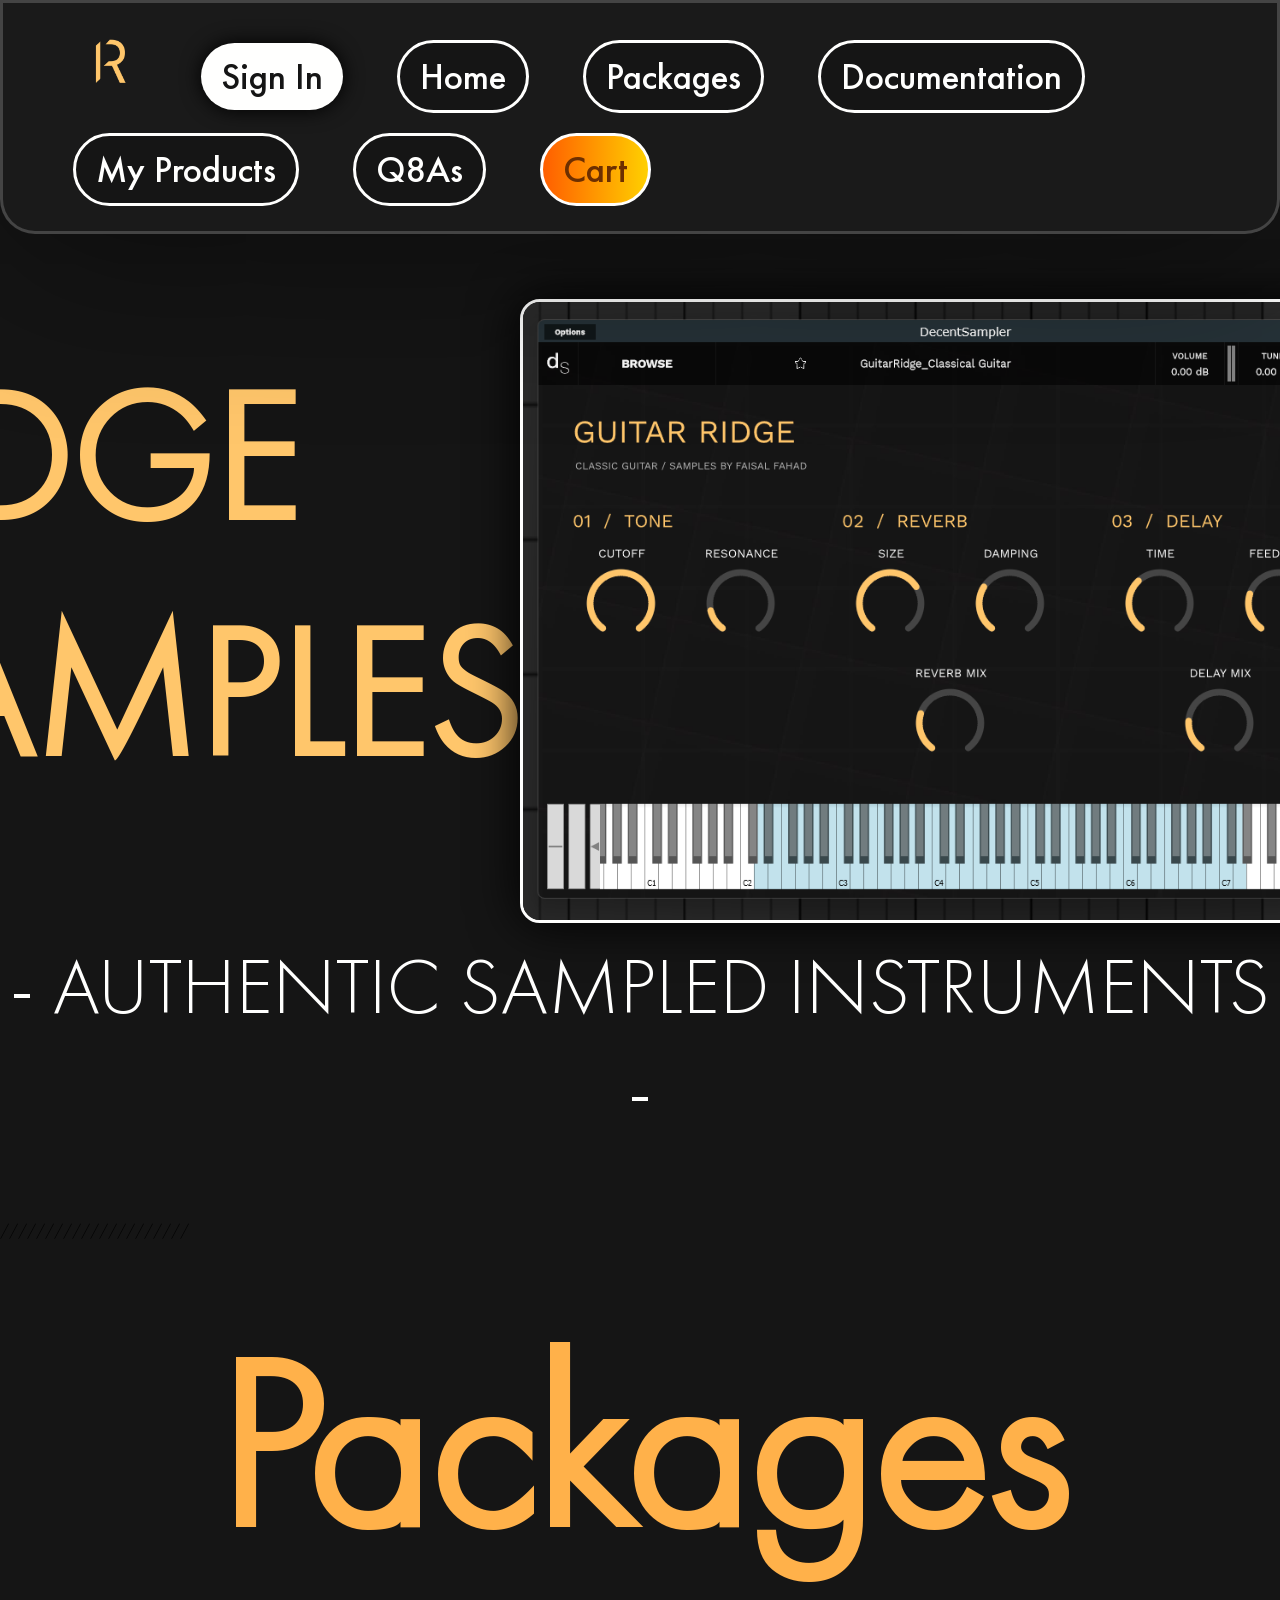
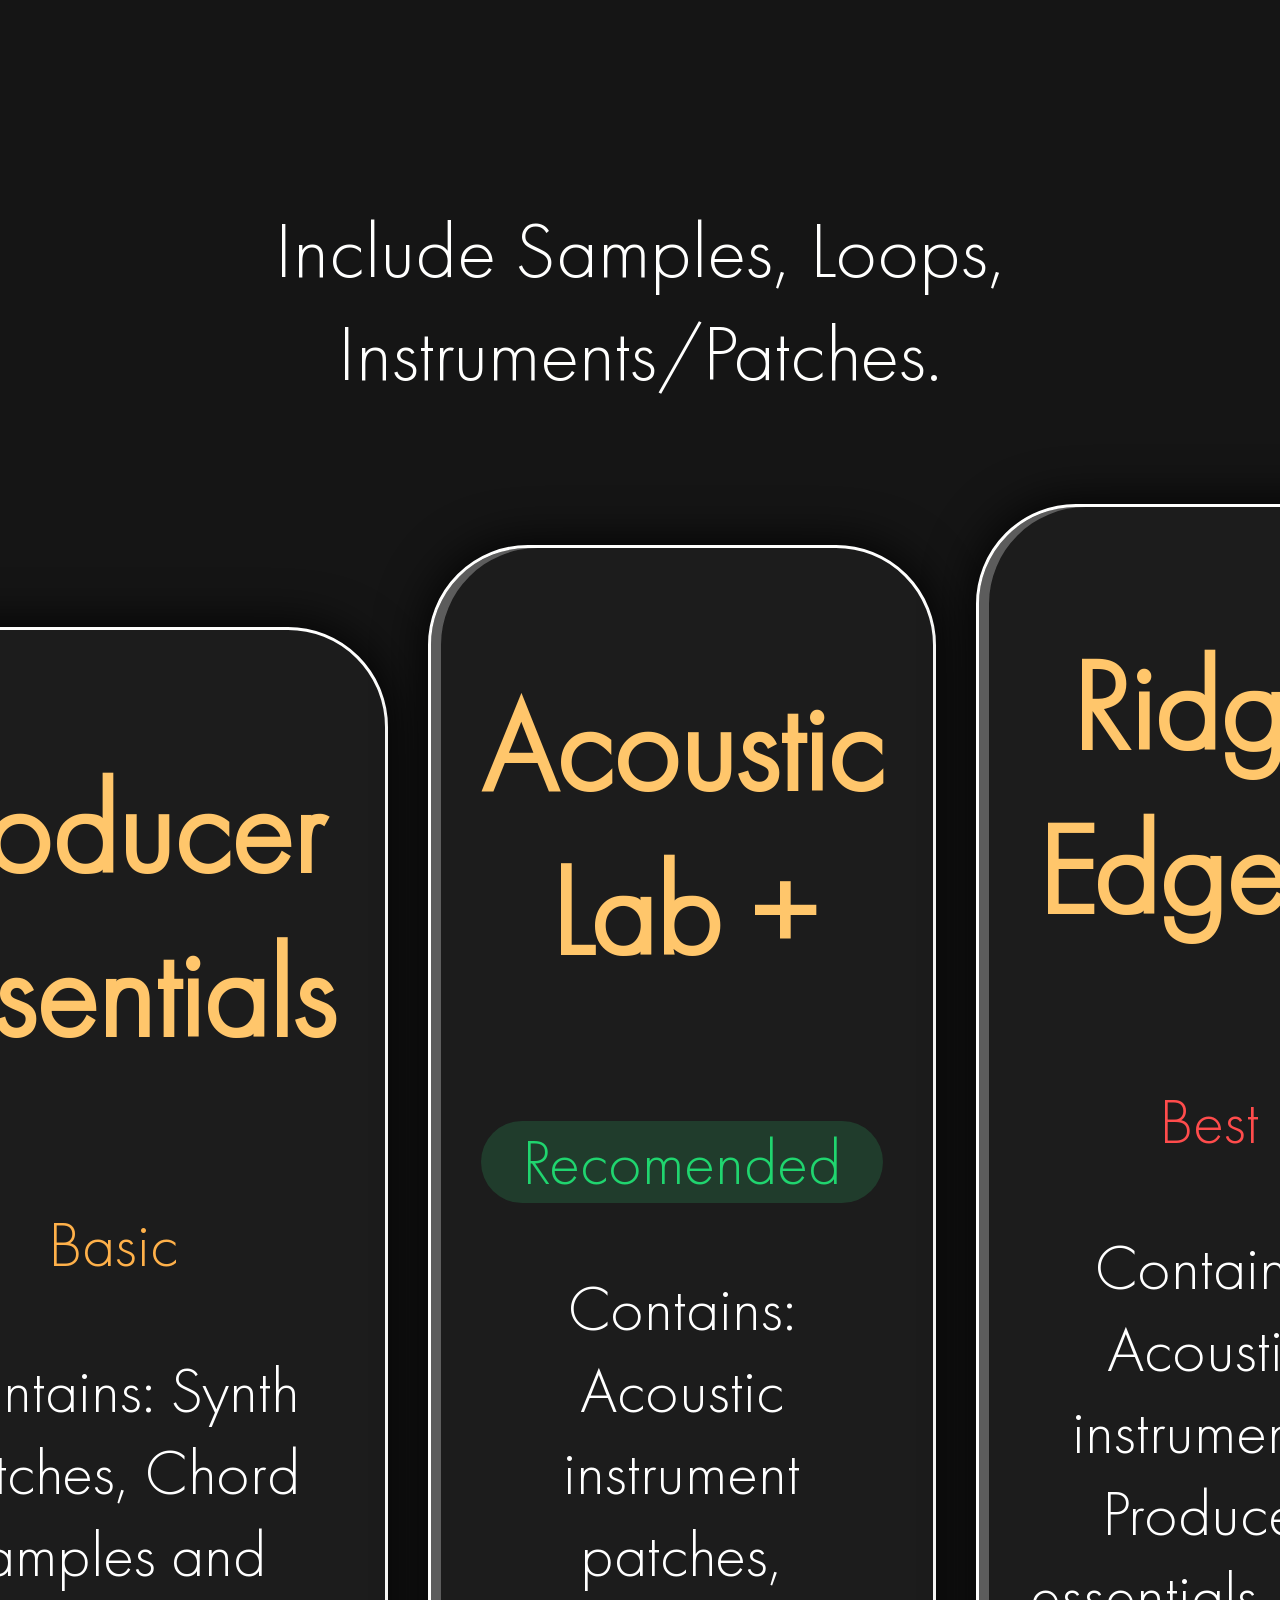
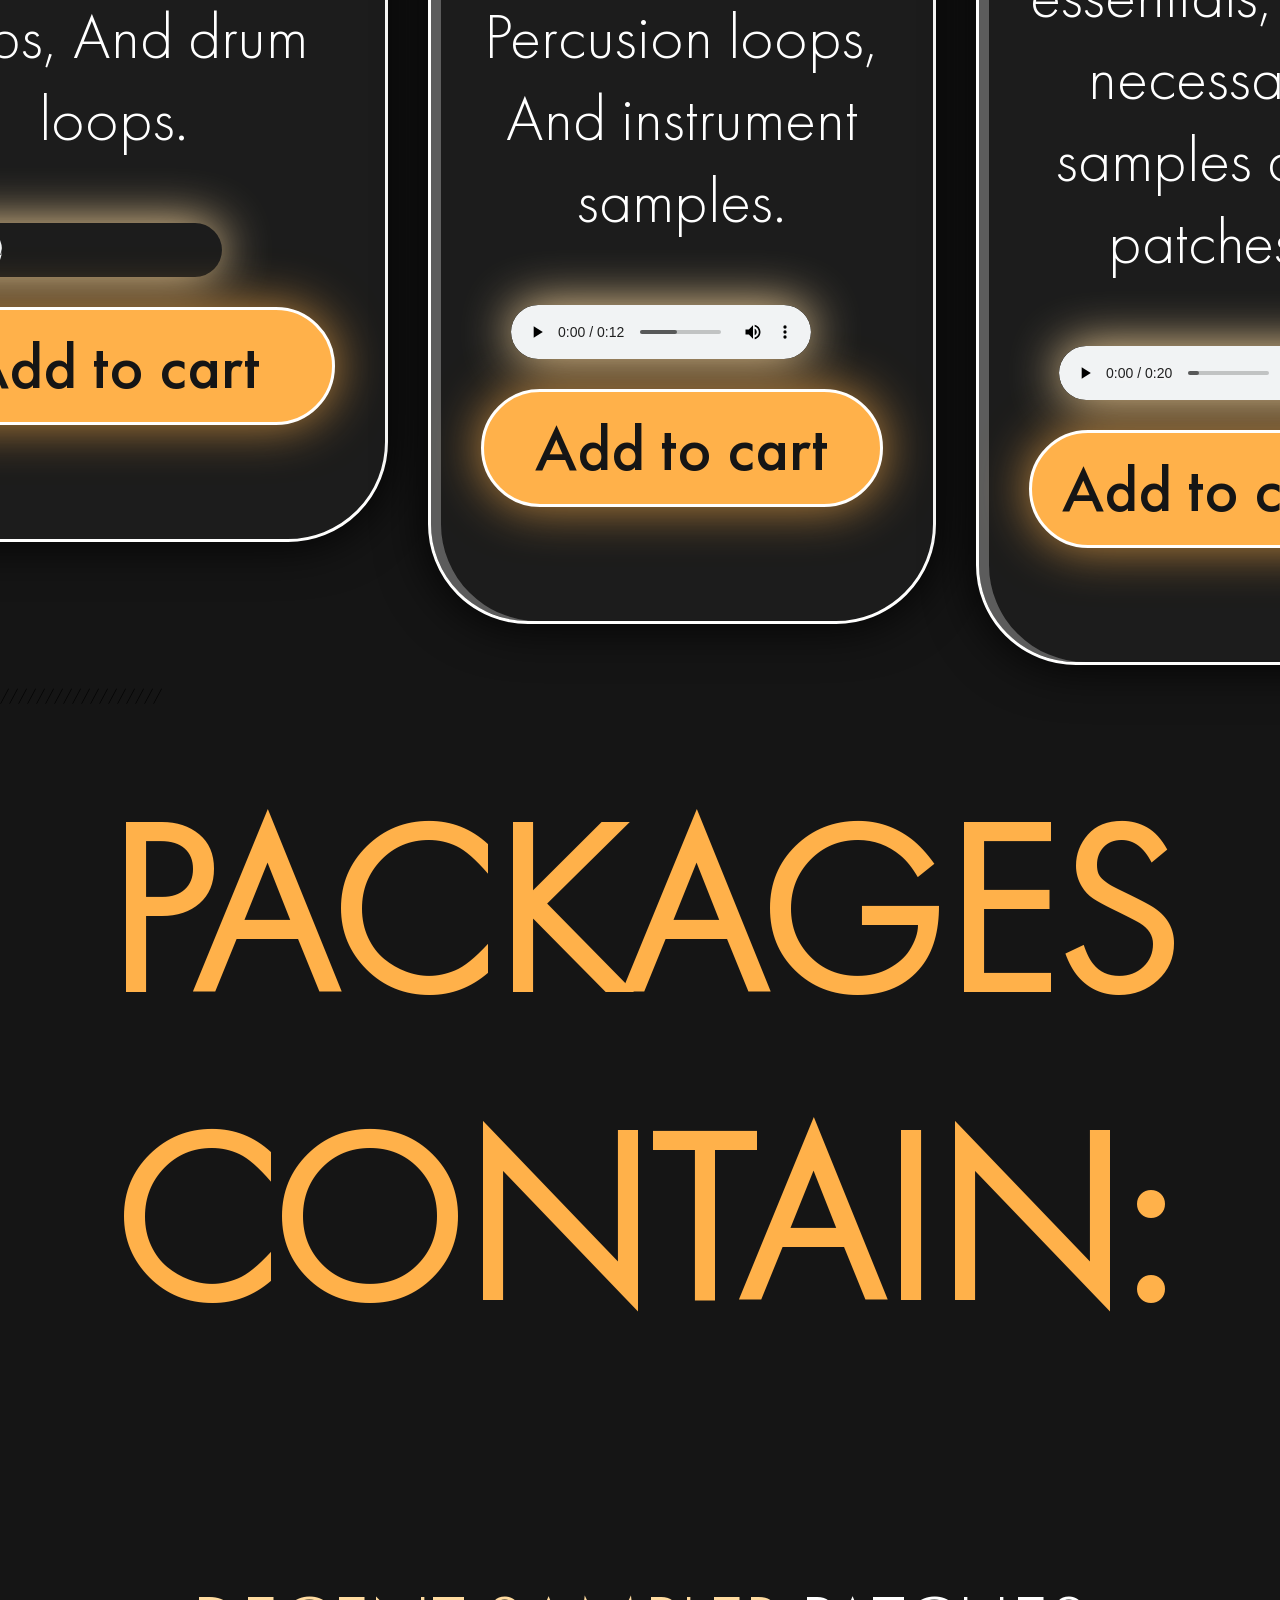
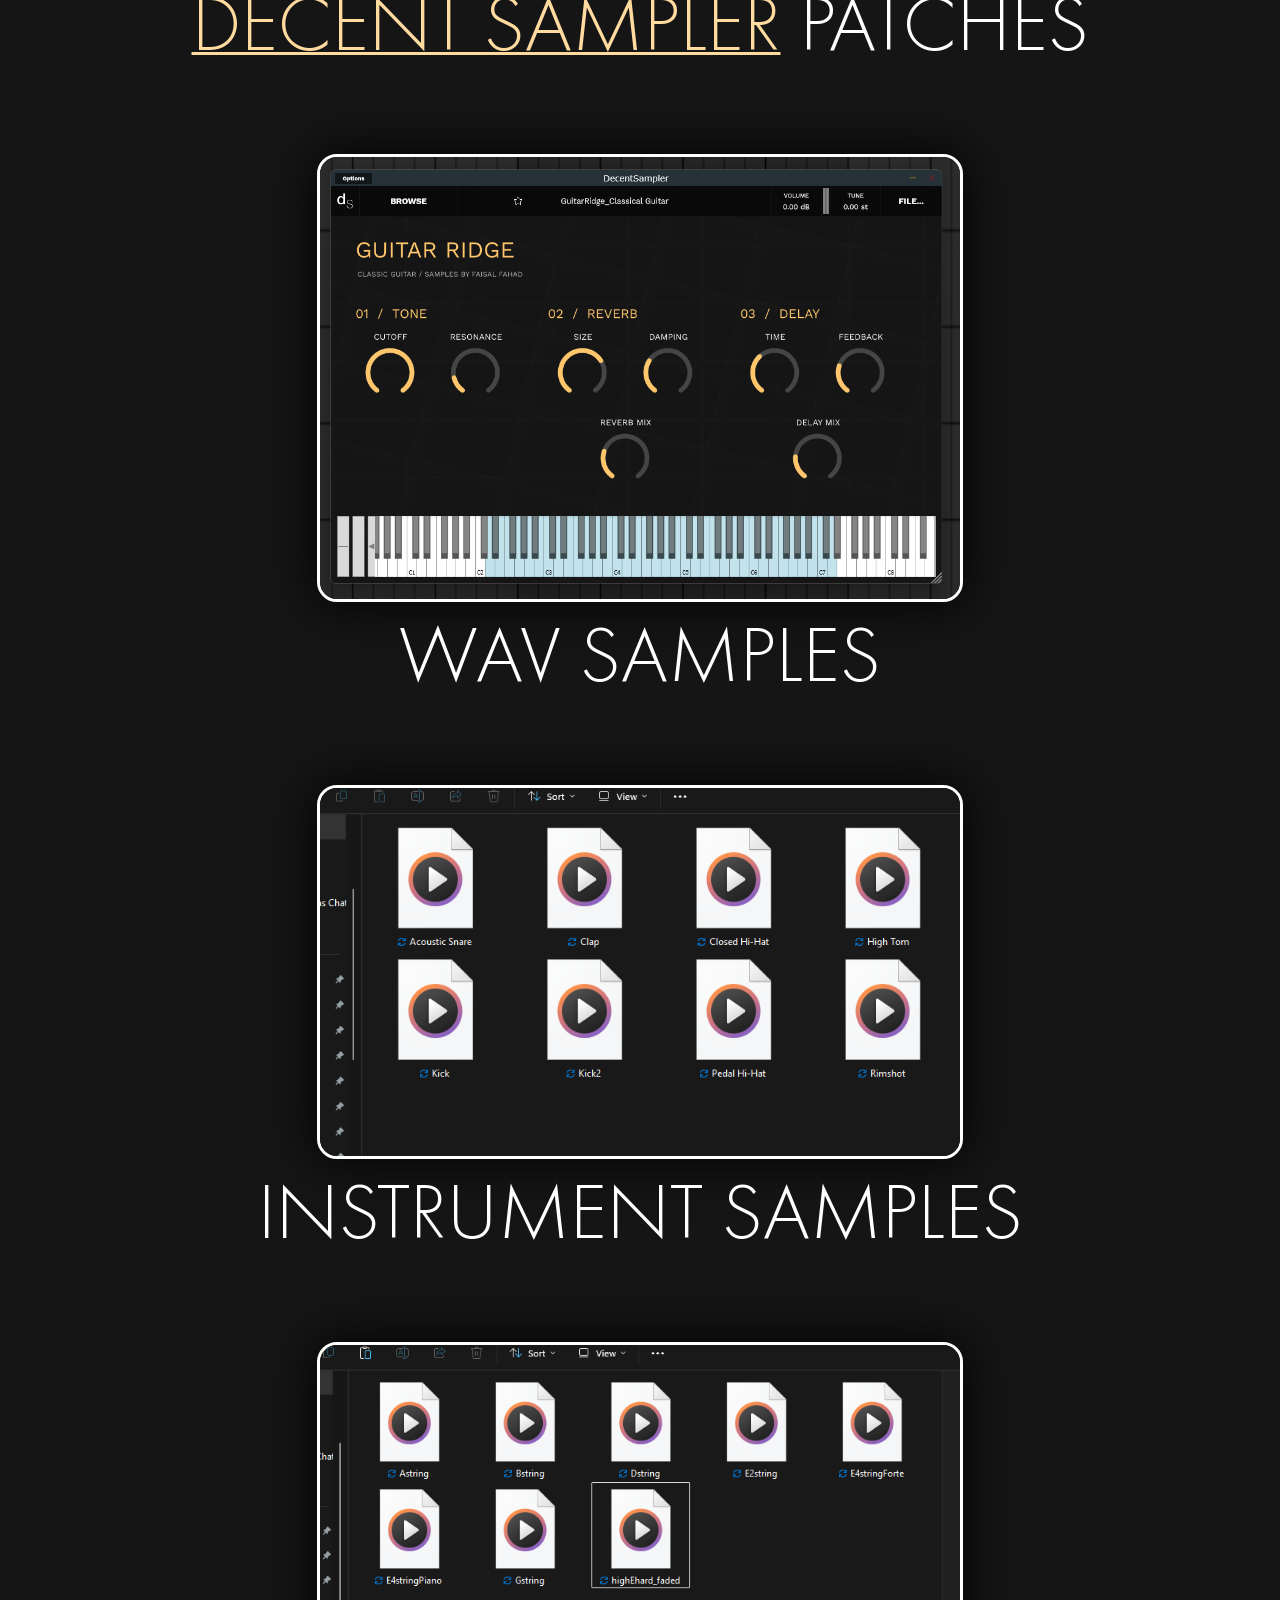
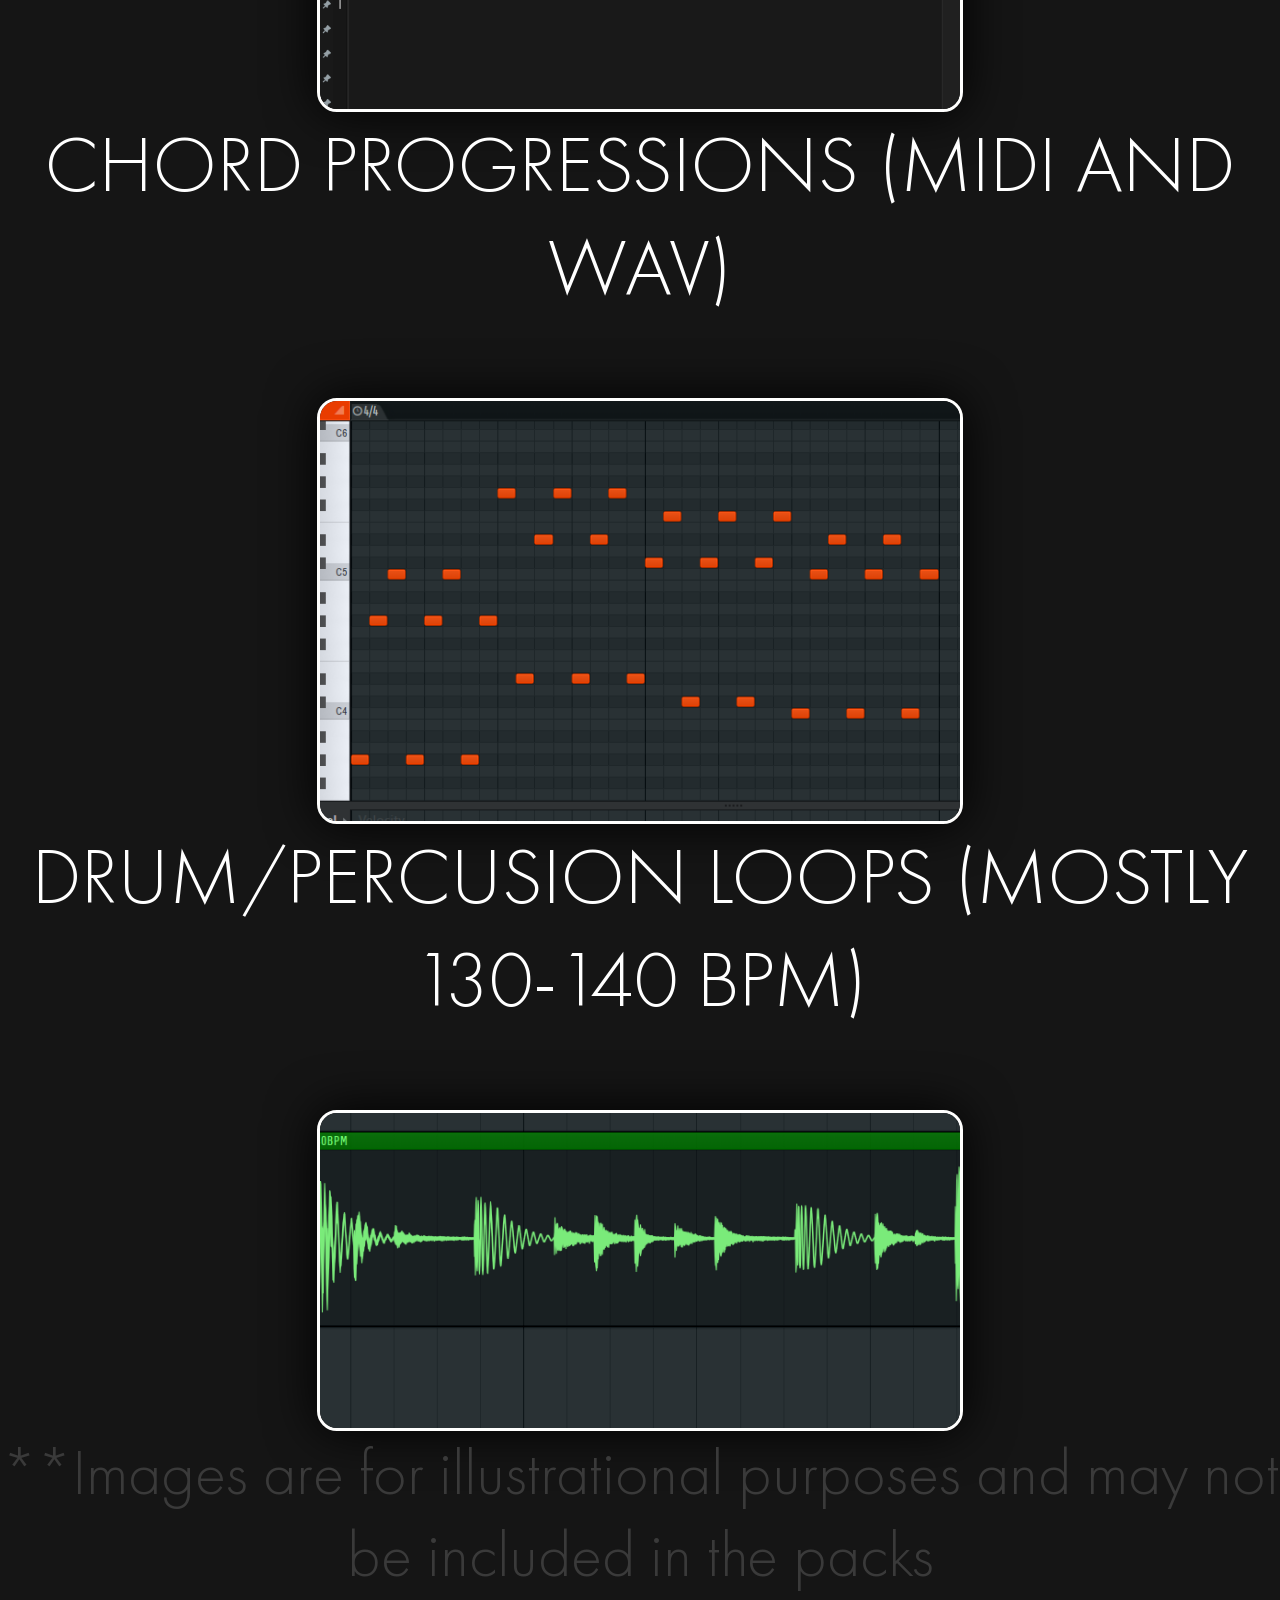
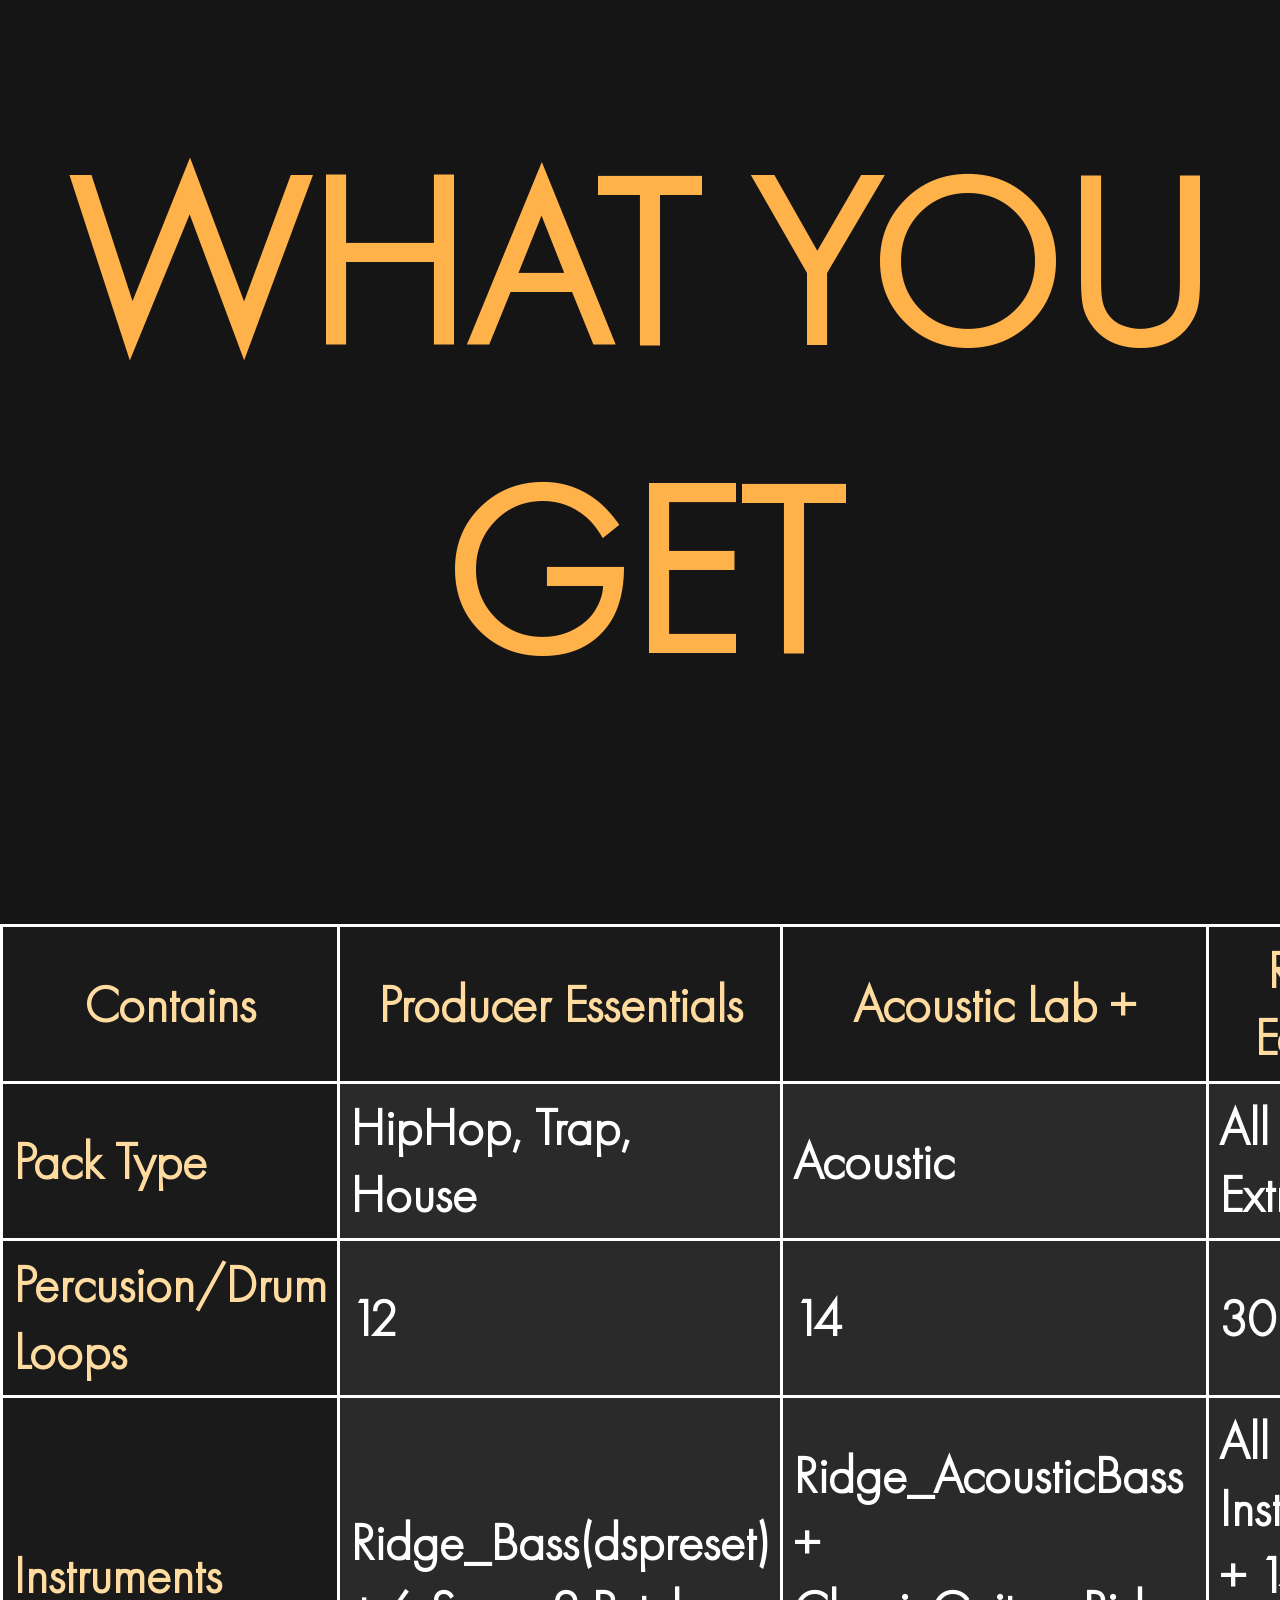
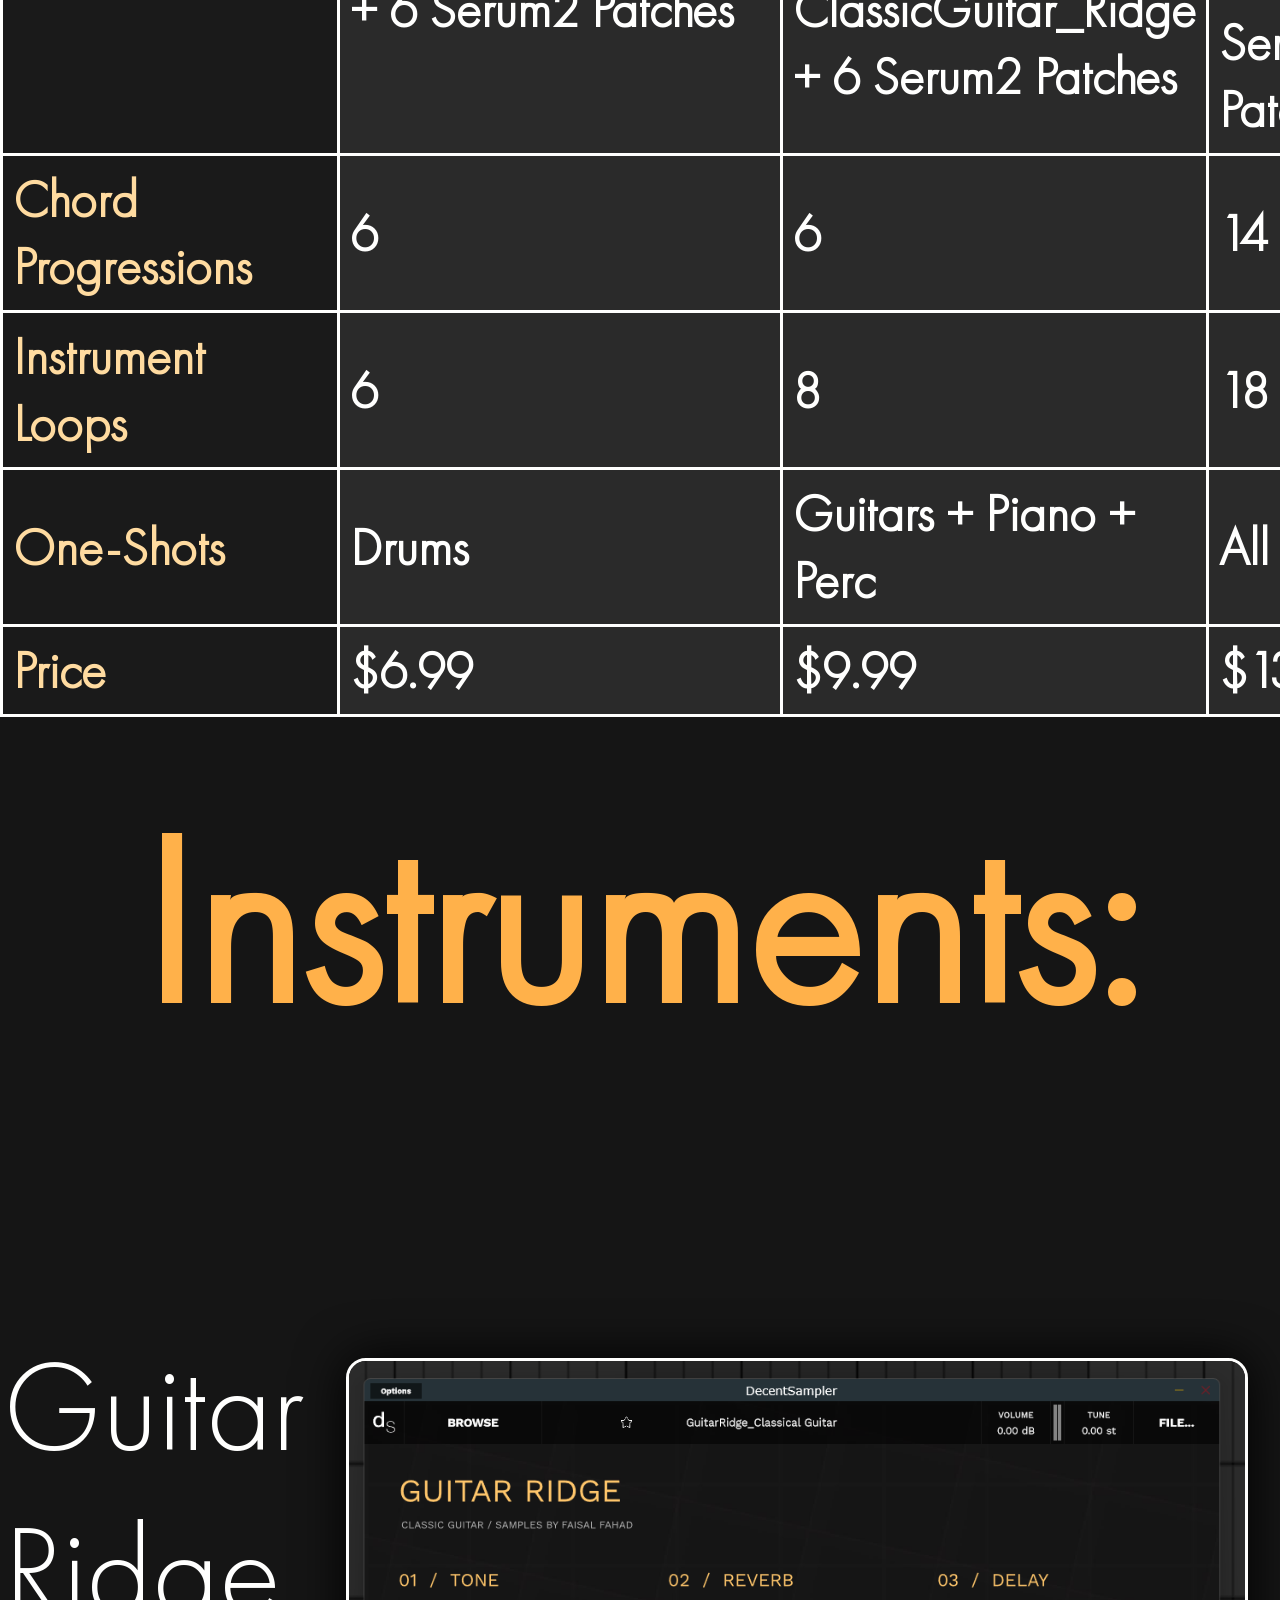
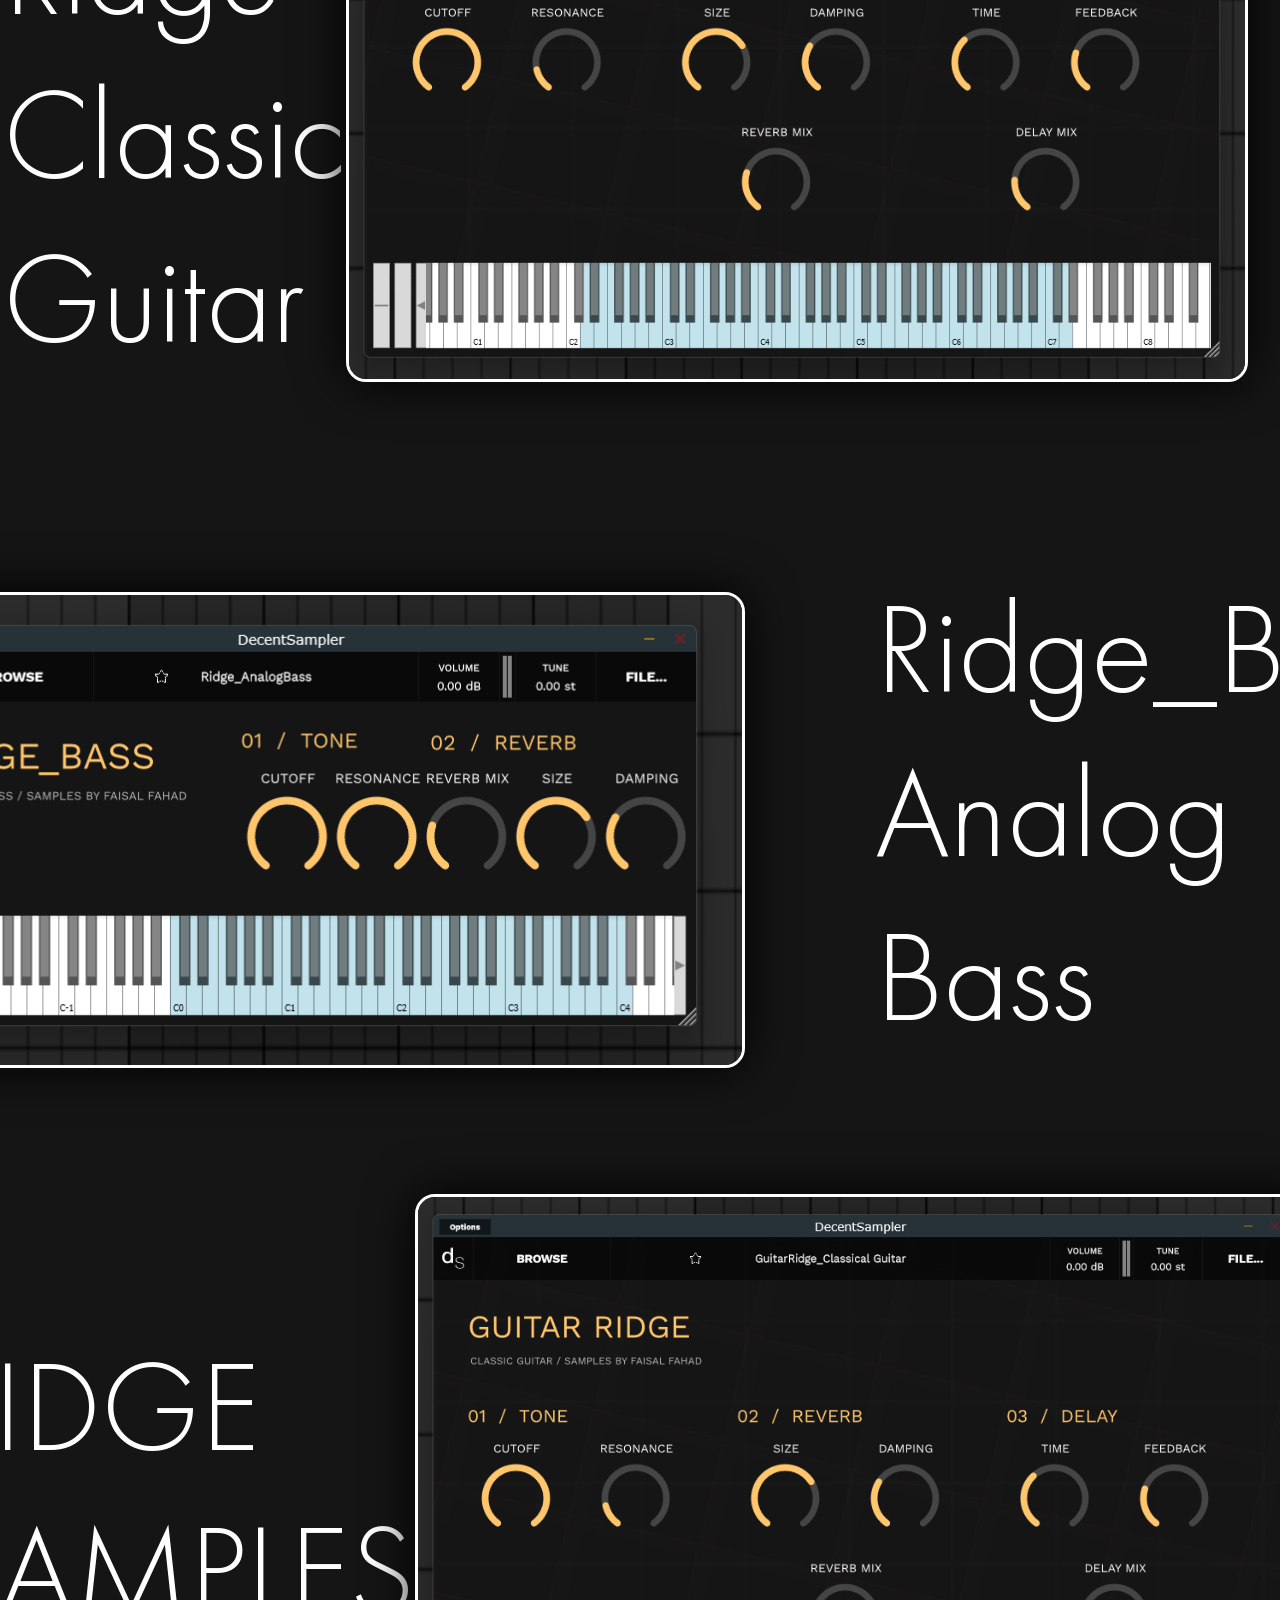
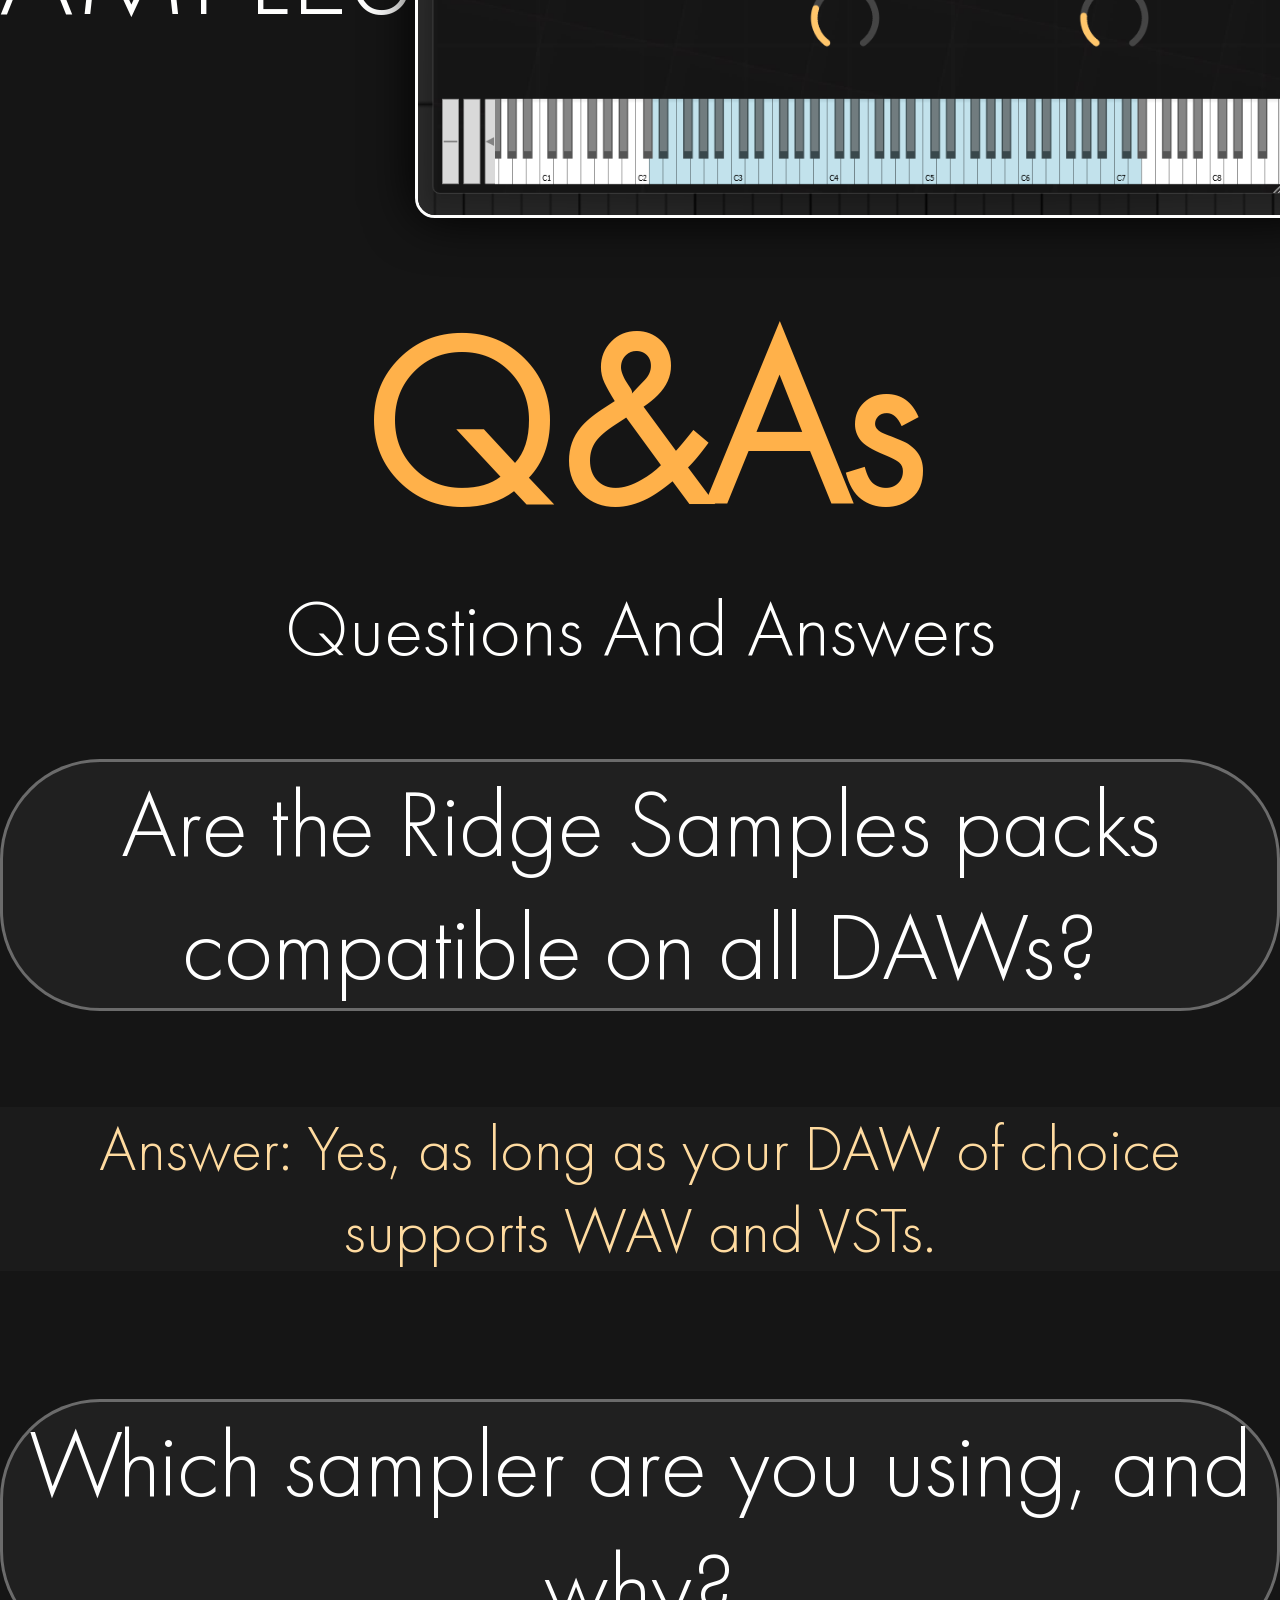
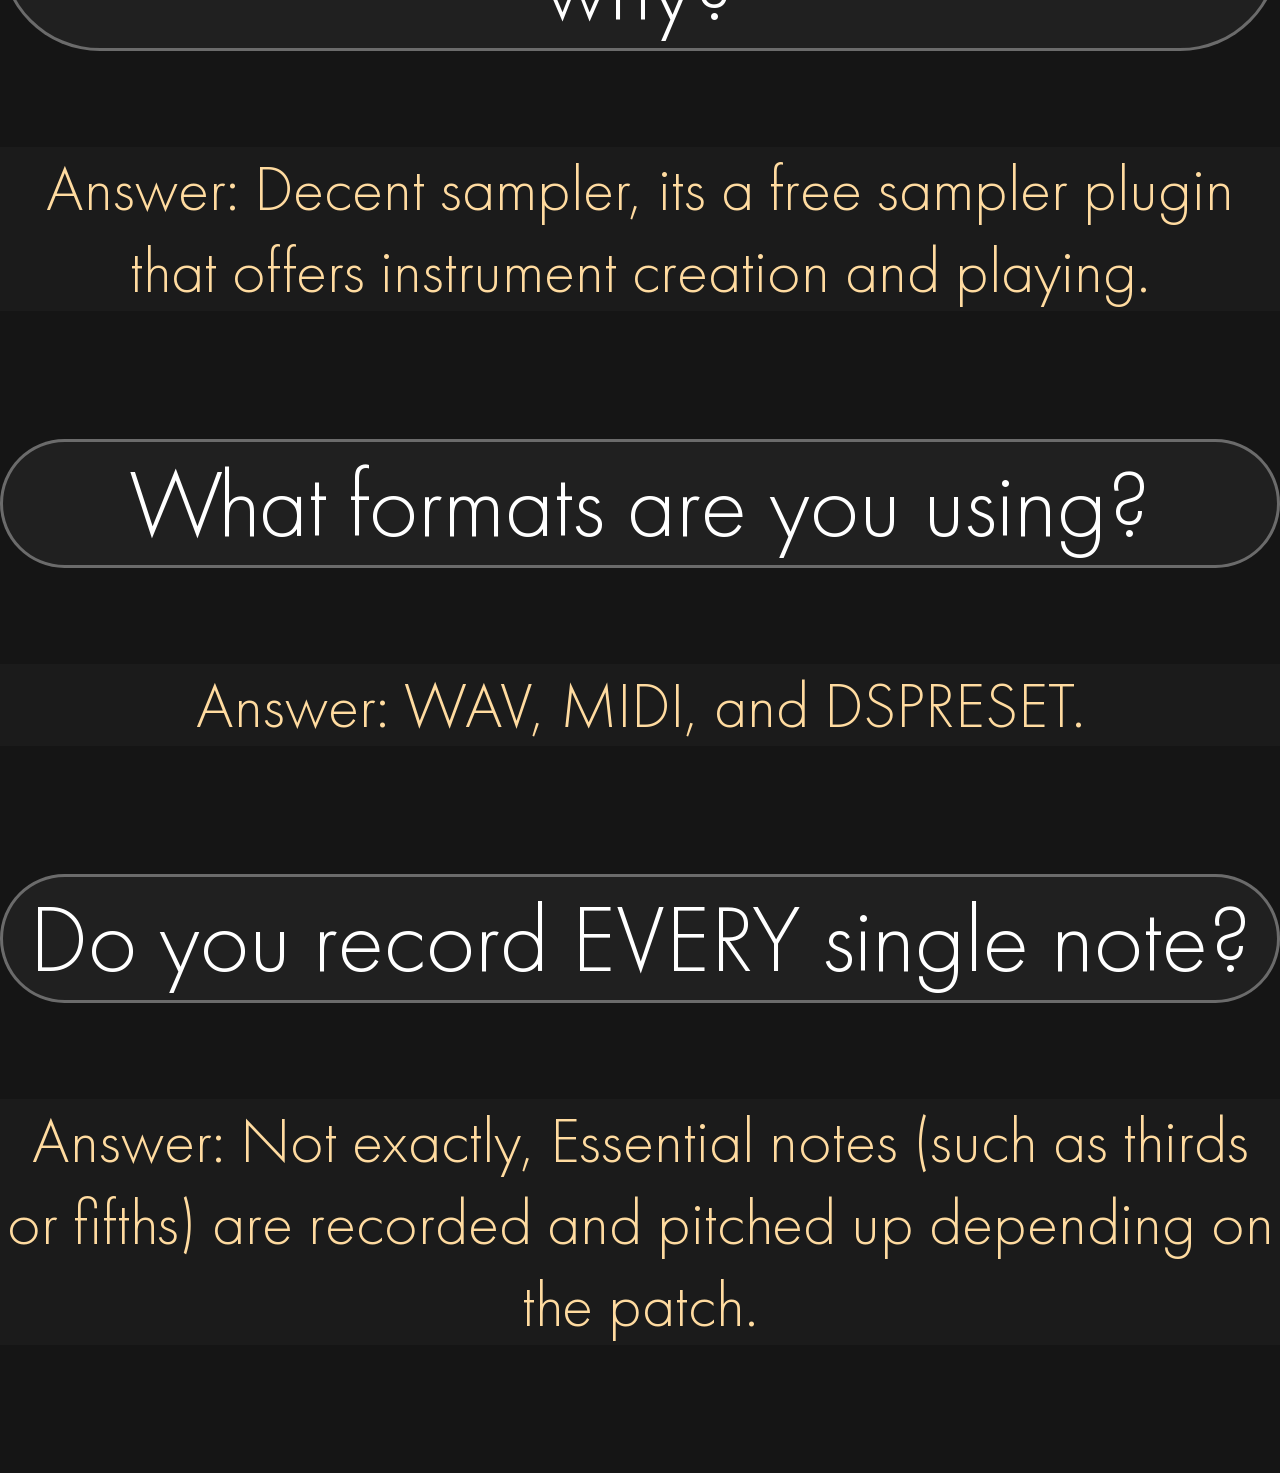
==== index.html @ 71526ea9 "Add files via upload" ====
<!DOCTYPE html>
<html lang="en">
<head>
    <meta charset="UTF-8">
    <meta name="viewport" content="width=device-width, initial-scale=1.0">
    <link rel="stylesheet" href="style.css">
    <link rel="stylesheet" href="https://cdnjs.cloudflare.com/ajax/libs/animate.css/4.1.1/animate.min.css"/>
    <title>Document</title>
</head>
<body>

    <div class="nav">
    
    <img src="ridgepng.PNG" class="navlogo">

    <a href=""><button class="navthick">Sign In</button></a>
    <a href=""><button class="navbut">Home</button></a>
    <a href="#pack"><button class="navbut">Packages</button></a>
    <a href="doc.html"><button class="navbut">Documentation</button></a>
    <a href=""><button class="navbut">My Products</button></a>
    <a href="#qa"><button class="navbut">Q8As</button></a>
    <a href=""><button class="cart">Cart</button></a>
    </div>

    <div class="ridgehome">
    <h1 id="home">RIDGE SAMPLES </h1>
    <img src="ridgesamp.png" class="bigimage">
</div>

        <p>- AUTHENTIC SAMPLED INSTRUMENTS -</p>
    

/////////////////////

                <h2   id="pack">Packages</h2>
                <p>Include Samples, Loops, Instruments/Patches.</p>
    <div class="Packages"">

        <div class="Package yel">
            <br>
            <h3>Producer Essentials</h3>
            <p class="basic">Basic</p>
            <p class="packp">Contains: Synth patches, Chord samples and stabs, And drum loops.</p>
            <audio controls>
                <source src="house.wav" type="audio/mpeg"></audio>
            <p class="packbut">Add to cart</p>
         </div>

        <div class="Package gre">
            <br>
            <h3>Acoustic Lab + </h3>
            <p class="recomended animate__animated animate__pulse" >Recomended</p>
            <p class="packp">Contains: Acoustic instrument patches, Percusion loops, And instrument samples.</p>
            <audio controls>
                <source src="guitar.wav" type="audio/mpeg"></audio>
            <p class="packbut">Add to cart</p>
         </div>

        <div class="Package re">
            <br>
            <h3>Ridge Edge + </h3>
            <p class="best">Best</p>
            <p class="packp">Contains: Acoustic instruments, Producer essentials, And necessary samples and patches.</p>
            <audio controls>
                <source src="chord.wav" type="audio/mpeg"></audio>
            <p class="packbut">Add to cart</p>
         </div>
    </div>


    //////////////////

    <h2>PACKAGES CONTAIN:</h2>
        <p class="packp"><a href="https://www.decentsamples.com/product/decent-sampler-plugin/" class="a">DECENT SAMPLER</a> PATCHES</p>
        <img src="ridgesamp.png" class="packimg">

        <p class="packp">WAV SAMPLES</p>
        <img src="files.png" class="packimg">


        <p class="packp">INSTRUMENT SAMPLES</p> 
        <img src="files2.png" class="packimg">

        <p class="packp">CHORD PROGRESSIONS (MIDI AND WAV)</p>
        <img src="midi.png" class="packimg">

        <p class="packp">DRUM/PERCUSION LOOPS (MOSTLY 130-140 BPM)</p>
        <img src="wave.png" class="packimg">

        <p class="info">**Images are for illustrational purposes and may not be included in the packs</p>

        <h2>WHAT YOU GET</h2>

<table>
  <tr>
    <th class="dark">Contains</th>
    <th class="dark">Producer Essentials</th>
    <th class="dark">Acoustic Lab +</th>
    <th class="dark">Ridge Edge +</th>
  </tr>
    <tr>
    <td class="dark">Pack Type</td>
    <td>HipHop, Trap, House</td>
    <td>Acoustic </td>
    <td>All + Extras</td>
  </tr>
  <tr>
    <td class="dark">Percusion/Drum Loops</td>
    <td>12</td>
    <td>14</td>
    <td>30</td>
  </tr>
  <tr>
    <td class="dark">Instruments</td>
    <td>Ridge_Bass(dspreset) + 6 Serum2 Patches</td>
    <td>Ridge_AcousticBass + ClassicGuitar_Ridge + 6 Serum2 Patches</td>
    <td>All Ridge Instruments + 14 Serum2 Patches</td>
  </tr>
    <tr>
    <td class="dark">Chord Progressions</td>
    <td>6</td>
    <td>6</td>
    <td>14</td>
  </tr>
    <tr>
    <td class="dark">Instrument Loops</td>
    <td>6</td>
    <td>8</td>
    <td>18</td>
      <tr>
    <td class="dark">One-Shots</td>
    <td>Drums</td>
    <td>Guitars + Piano + Perc</td>
    <td>All</td>
  </tr>
      <td class="dark">Price</td>
    <td>$6.99</td>
    <td>$9.99</td>
    <td>$13.99</td>
  </tr>
  </tr>
</table>

        <h2>Instruments:</h2>
            
    <div class="ridgehome">
        <h1 class="thinh1">Guitar Ridge Classic Guitar</h1>
            <img src="ridgesamp.png" class="bigimage">
    </div>

    <div class="ridgehome">
        <img src="bass.png" class="bigimage">
        <h1 class="thinh1">Ridge_Bass Analog Bass</h1>
    </div>

    <div class="ridgehome">
        <h1 class="thinh1">RIDGE SAMPLES </h1>
            <img src="ridgesamp.png" class="bigimage">
    </div>


        <h2 class="faq" id="qa">Q&As</h2>
        <p>Questions And Answers</p>

        <p class="question">Are the Ridge Samples packs compatible on all DAWs?</p>
        <p class="answer">Answer: Yes, as long as your DAW of choice supports WAV and VSTs.</p>

        
        <p class="question">Which sampler are you using, and why?</p>
        <p class="answer">Answer: Decent sampler, its a free sampler plugin that offers instrument creation and playing.</p>     

        <p class="question">What formats are you using?</p>
        <p class="answer">Answer: WAV, MIDI, and DSPRESET.</p>

        <p class="question">Do you record EVERY single note?</p>
        <p class="answer">Answer: Not exactly, Essential notes (such as thirds or fifths) are recorded and pitched up depending on the patch.</p>
</body>
</html>
---- style.css ----
html{
    scroll-behavior: smooth;
}

body {
    font-family: Futra, sans-serif;
    background-color: #151515;
    margin: 0;
    padding: 0;

}

@font-face {
    font-family: 'Futra';
    src: url('FuturaCyrillicLight.ttf') format('truetype');
}
@font-face {
    font-family: 'Futramed';
    src: url('FuturaCyrillicMedium.ttf') format('truetype');
}

h1{
    color: #ffc66b;
    text-align: left;
    margin-top: 50px;
    font-size: 1150%;
    margin-left: 50px;
    animation: enter 1s ease-in-out;
}
.navlogo{
    width: 6%;
    margin-left: 50px;
    margin-top: 25px;
}
.nav{
    display:inline-block;
    align-items: left;
    background-color: #1a1a1a;
    padding: 5px 20px;
    box-shadow: 0px 18px 175px rgba(0, 0, 0, 0.468);

     /*border-radius: 100px;*/
    border: 3px solid #fffefd2f;
    position: sticky;
    top: 0;
    overflow: hidden;
    animation: down 1s ease-in-out;
    border-bottom-left-radius: 35px;
    border-bottom-right-radius: 35px;
}
.navthick, .navbut, .cart{
    margin-left: 50px;
    margin-bottom: 20px;
    font-size: 300%;
    padding: 10px 20px;
    border-radius: 100px;
}
.navthick{
    background-color: #fffffe;
    color: #151515;
    border:none;
    box-shadow: 0px 0px 20px rgb(0, 0, 0);
    font-family: Futramed, sans-serif;
    transition-duration: 0.3s;
}
.navbut{
    background-color: #151515;
    color: #fffffe;
    border: 3px solid #fffffe;
    font-family: Futramed, sans-serif;
    transition-duration: 0.3s;
}
.navbut:hover{
    background-color: #fffffe;
    color: #151515;
    font-size: 310%;
}
.navthick:hover{
    background-color: #ffb14a;
    color: #151515;
    font-size: 300%;
}
.cart{
    background-color: #151515;
    background-image: linear-gradient(to right, rgb(255, 94, 0) , rgb(255, 208, 0));
    color: #6d2f00;
    border: 3px solid #fffffe;
    font-family: Futramed, sans-serif;
    transition-duration: 0.3s;
}
.cart:hover{
    background-color: #fffffe;
    background-image: linear-gradient(to right, rgb(255, 255, 255) , rgb(255, 255, 255));
    color: #151515;
    font-size: 310%;
}
.ridgehome{
    display: flex;
    justify-content: center;
    align-items: center;
    margin-top: 50px;
}
.bigimage{
    width: 70%;
    margin-right: 80px;
    border-radius: 20px;
    border: 3px solid #fffffe;
    box-shadow: 0px 0px 50px rgb(0, 0, 0);
    animation: right 1s ease-in-out;
}
p{
    color: #fffffe;
    font-size: 500%;
    margin-top: 0px;
    text-align: center;
}
.Packages{
    display: flex;
    justify-content: center;
    align-items: center;
    margin-top: 50px; 

}
h2{
    color: #ffb14a;
    text-align: center;
    font-size: 1500%;
    margin-top: 50px;
}
h3{
    color: #ffc66b;
    text-align: center;
    font-size: 1000%;
    margin-top: 50px;
}
.Package{
    background-color: #1c1c1c;
    padding: 50px;
    border-radius: 100px;
    border: 3px solid #fffffe;
    box-shadow: 0px 0px 50px rgb(0, 0, 0), inset 10px 0px 0px #5c5c5c;
    margin: 20px;
    font-size: 80%;
}
.packp{
    color:#ffffff;
    font-size: 500%;
    text-align: center;
}
.packbut{
    background-color: #ffb14a;
    color: #151515;
    border: 3px solid #fffffe;
    font-family: Futramed, sans-serif;
    font-size: 500%;
    padding: 15px 25px;
    border-radius: 100px;
    text-align: center;
    box-shadow: 0px 0px 50px #ffb14aba;
    transition-duration: 0.3s;
}
.packbut:hover{
    background-color: #ffdba0;
    font-size: 510%
}
.basic{
    color: #ffb14a;;
}
.recomended{
    color: #20d56f;
    background-color: #3ce78029;
    border-radius: 100px;
    animation-iteration-count:infinite ;
    --animation-duration: 8s;
}
.best{
    color: #ff4c4c;
}
@keyframes enter {
  from {
    opacity: 0;
    transform: translateY(30px);
  }
  to {
    opacity: 1;
    transform: translateY(0);
  }
}
@keyframes down {
  from {
    opacity: 0;
    transform: translateY(-30px);
  }
  to {
    opacity: 1;
    transform: translateY(0);
  }
}
@keyframes right {
  from {
    opacity: 0;
    transform: translateX(30px);
  }
  to {
    opacity: 1;
    transform: translateX(0);
  }
}
.packimg{
    width: 50%;
    border-radius: 20px;
    border: 3px solid #fffffe;
    box-shadow: 0px 0px 50px rgb(0, 0, 0);
    display: block;
    margin-left: auto;
    margin-right: auto;
}
.info{
    color: #3a3a3a;
    font-size: 400%;
    text-align: center;
    padding-bottom: 50px;
}
.faq{
    margin-bottom: 0px;
}
.question{
    color: #ffffff;
    font-size: 600%;
    text-align: center;
    margin-top: 50px;
    background-color: #4e4e4e36;
    border-radius: 100px;
    border: 3px solid #fffffe56;
}
.answer{
    color: #ffdba0;
    font-size: 400%;
    text-align: center;
    margin-top: 20px;
    background-color: #33333336; 
    margin-bottom: 10%;
}
audio{
    border-radius: 100px;
    box-shadow: 0px 0px 50px #ffdba0;
    margin: 30px;
    display:block;
    text-align: center;
}
.yel{
    transition-duration: 0.3s;
}
.yel:hover{
    box-shadow: 0px 18px 175px #ffb82b, inset 20px 0px 0px #ffb82b;
}
.gre{
    transition-duration: 0.3s;
}
.gre:hover{
    box-shadow: 0px 18px 175px #2bff4e, inset 20px 0px 0px #2bff4e;
}
.re{
    transition-duration: 0.3s;
}
.re:hover{
    box-shadow: 0px 18px 175px #ff2b2b, inset 20px 0px 0px #ff2b2b;
}
table, th, td {
  
  border-collapse: collapse;
    width: 90%;
    border: 3px solid #fffffe;
    margin-left: auto;
    margin-right: auto;
    font-size: 180%;
    background-color: #4e4e4e36;
    color: #fffffe;
    font-weight: 700;
    padding: 10px;
}
.dark{
    background: #1a1a1a;
    color: #ffdba0;
    font-weight: 800;
}
.thinh1{
    color: #fffffe;
    font-weight:400;
    font-size: 800%;
}
.a{
    color: #ffdba0;
    text-decoration-thickness: 3px;
    transition-duration: 0.2s;
}
.a:hover{
    color: #ff8a54;
    font-size: 105%;
}
#pack, #qa{
    scroll-margin-top:140px;
}
.lefp{
    text-align: left;
    margin-left: 50px;
    color: #ffc66b;
}
.smp{

    text-align: left;
    margin-left: 50px;
    color: #ffdba0;
    font-size: 350%;
}
.w{
    color: #fffffe;
}
.navbut, .navthick, .cart{
    font-size: 230%;
}
hr{
    border:3px, rgba(255, 255, 255, 0.133), dashed;
}
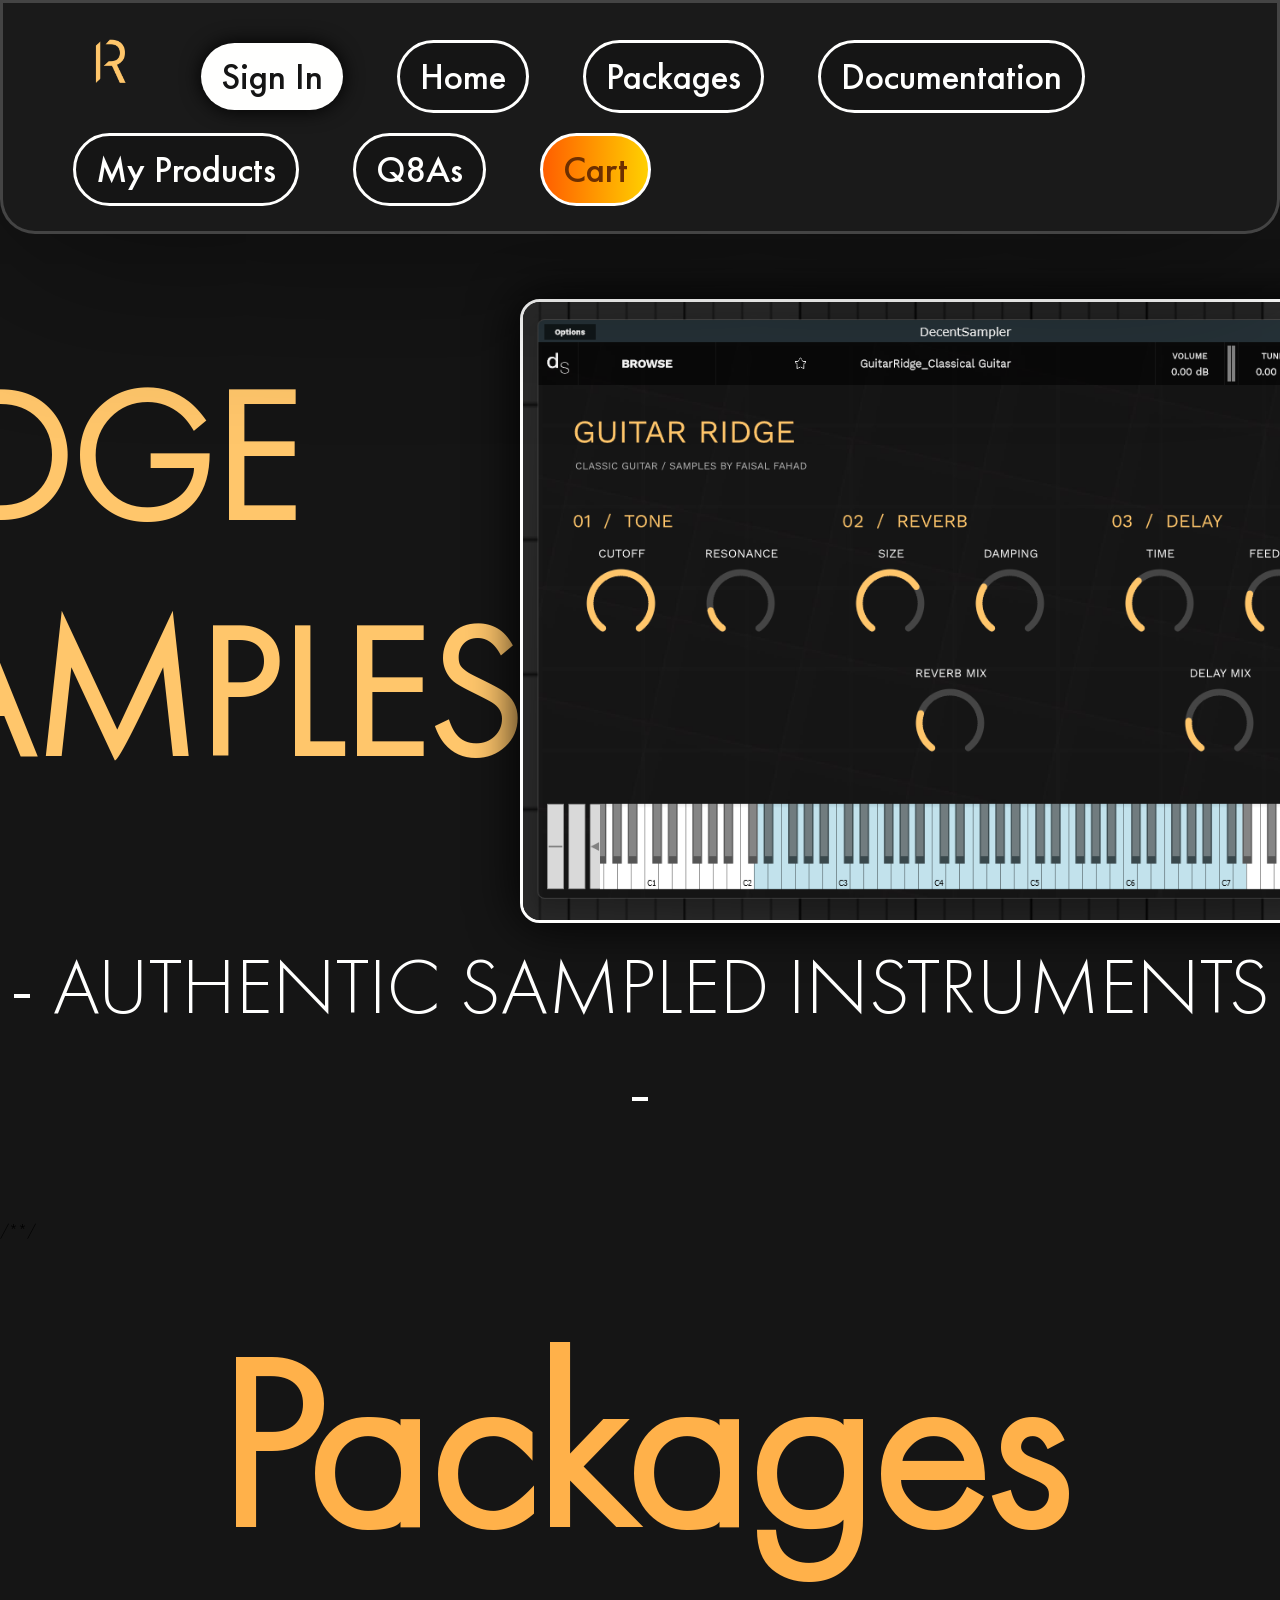
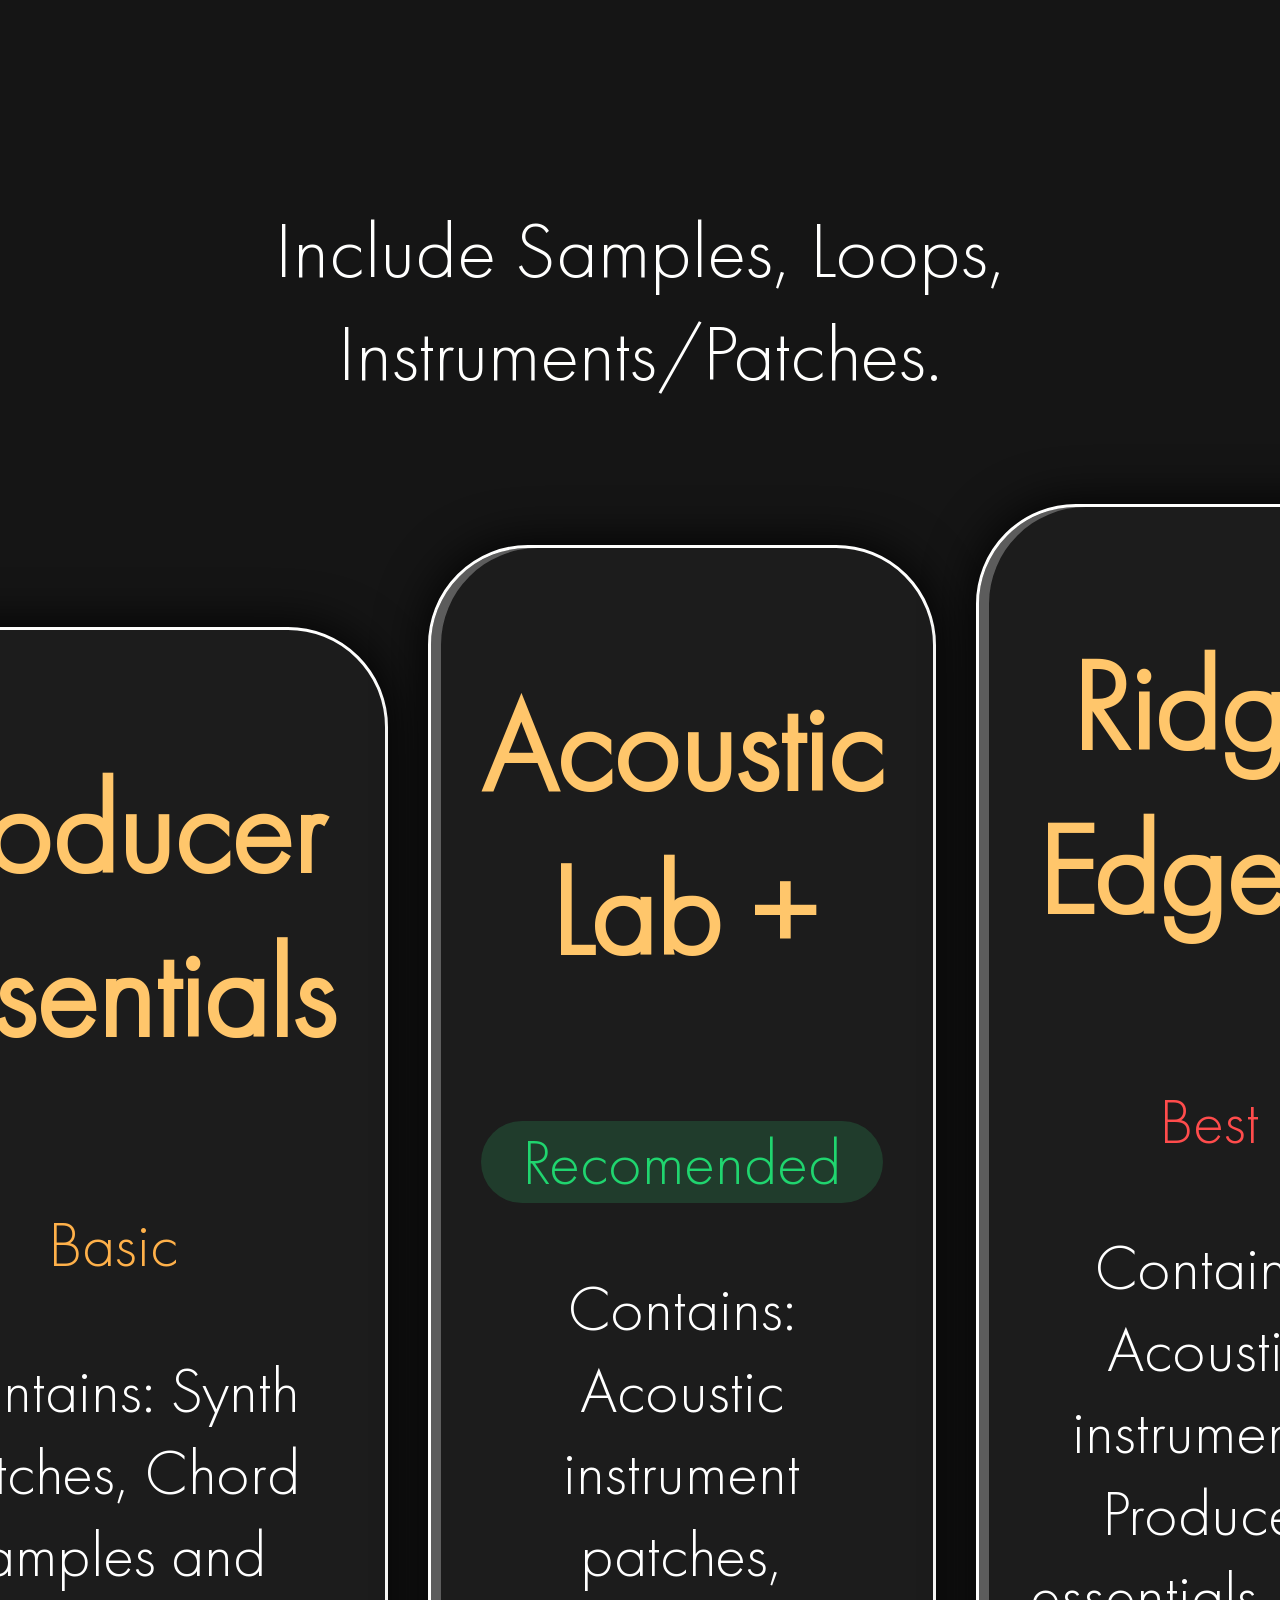
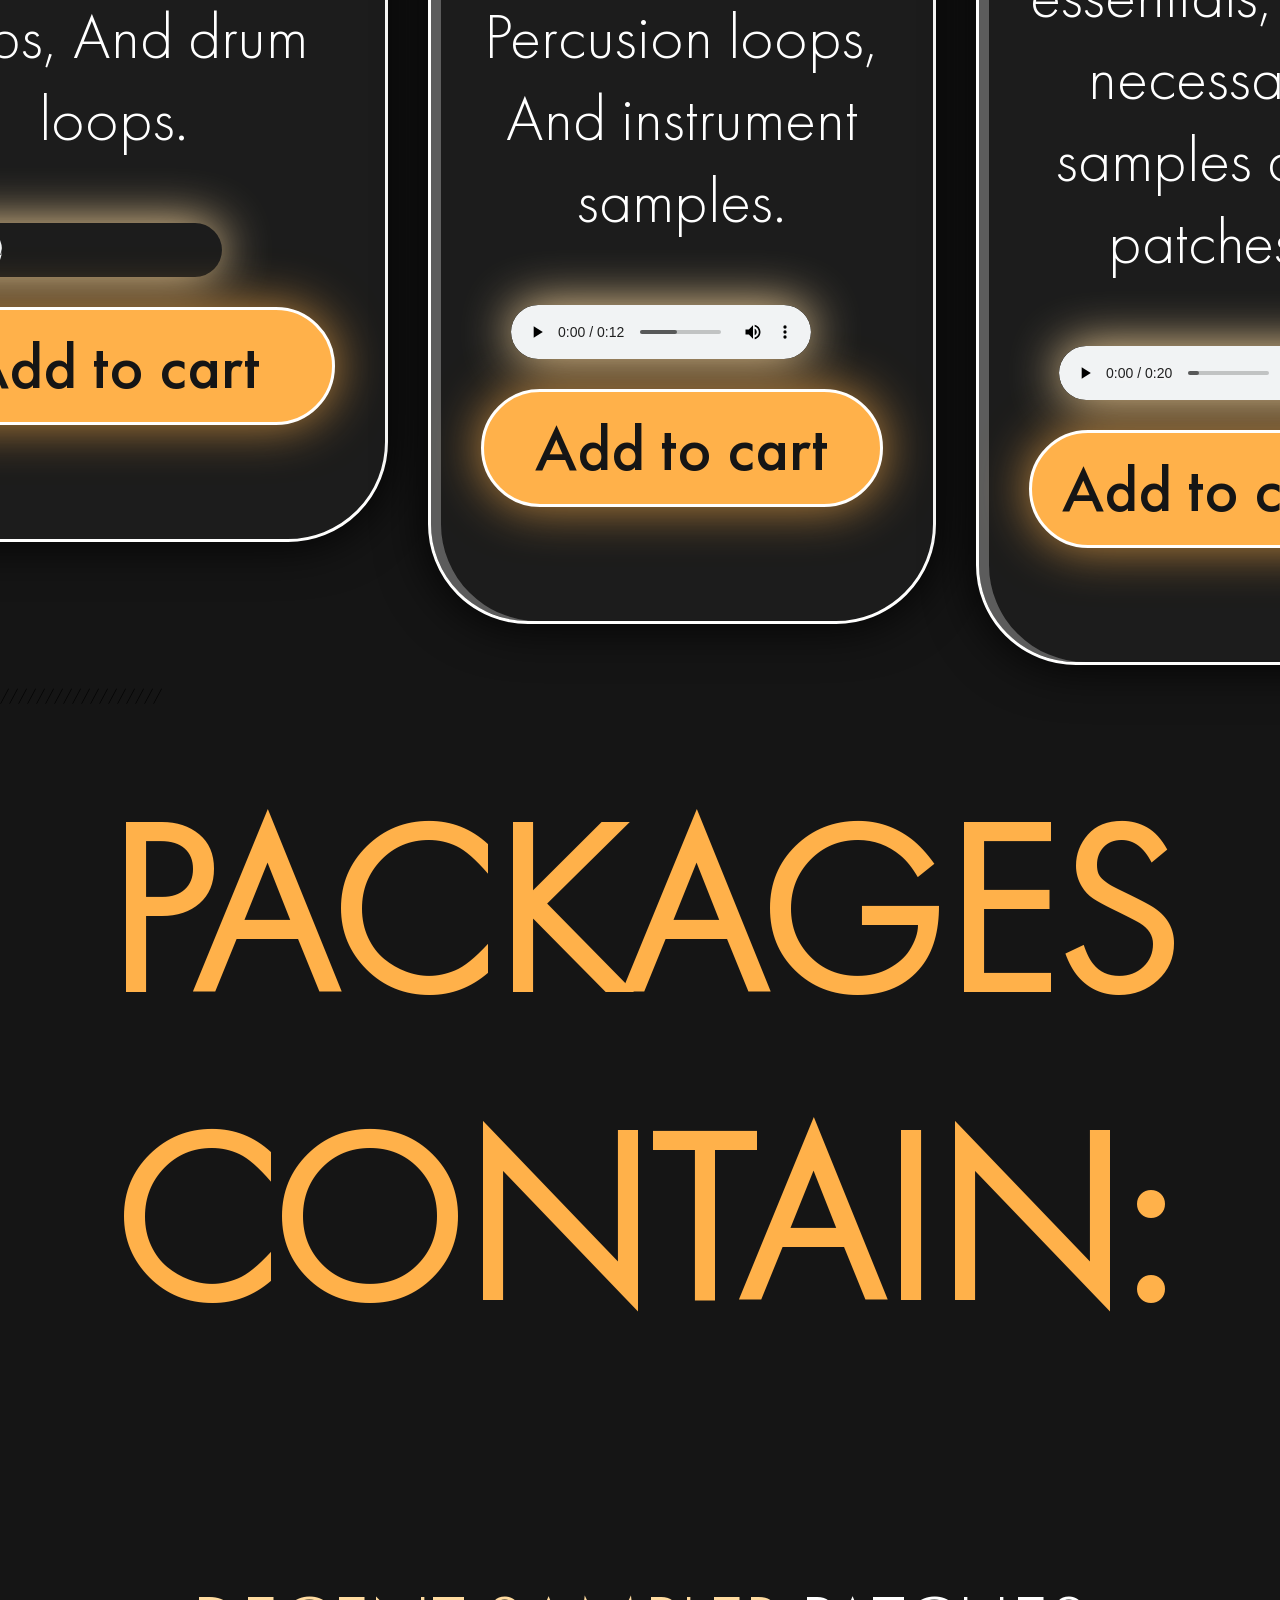
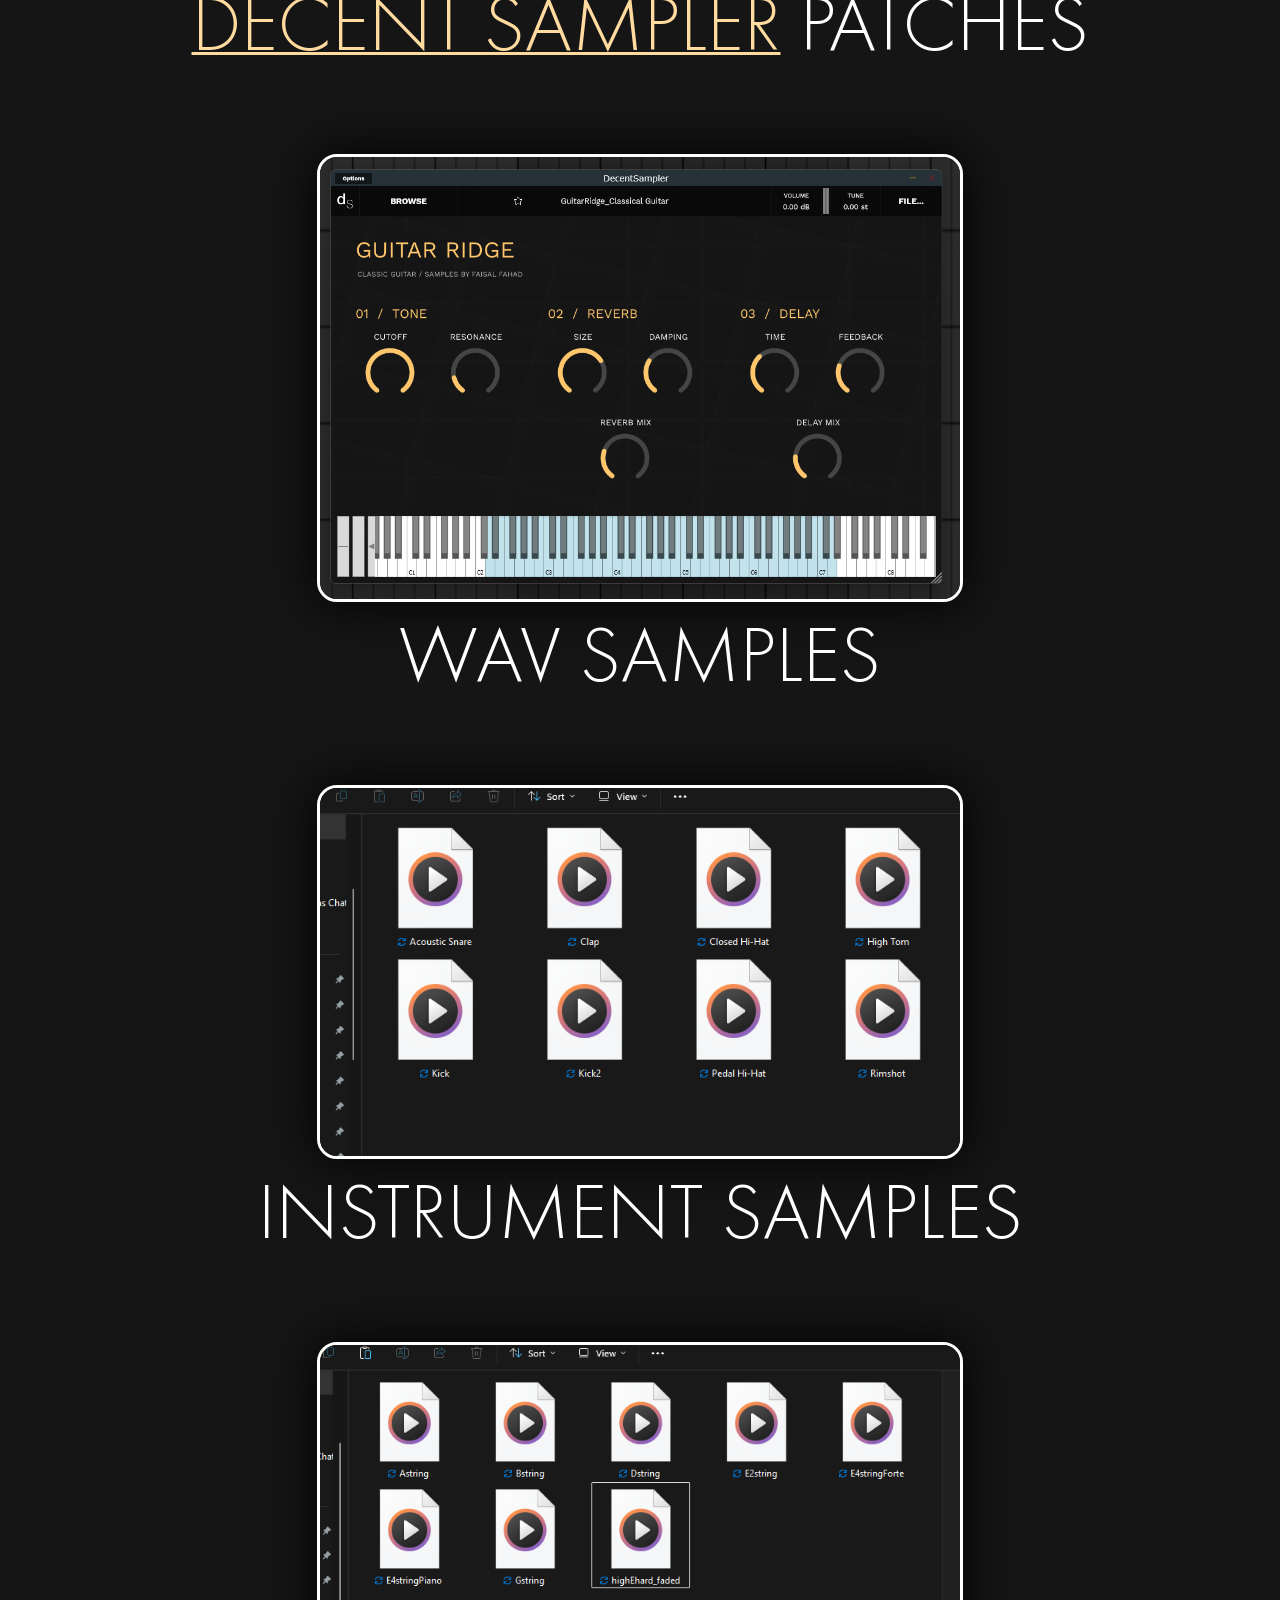
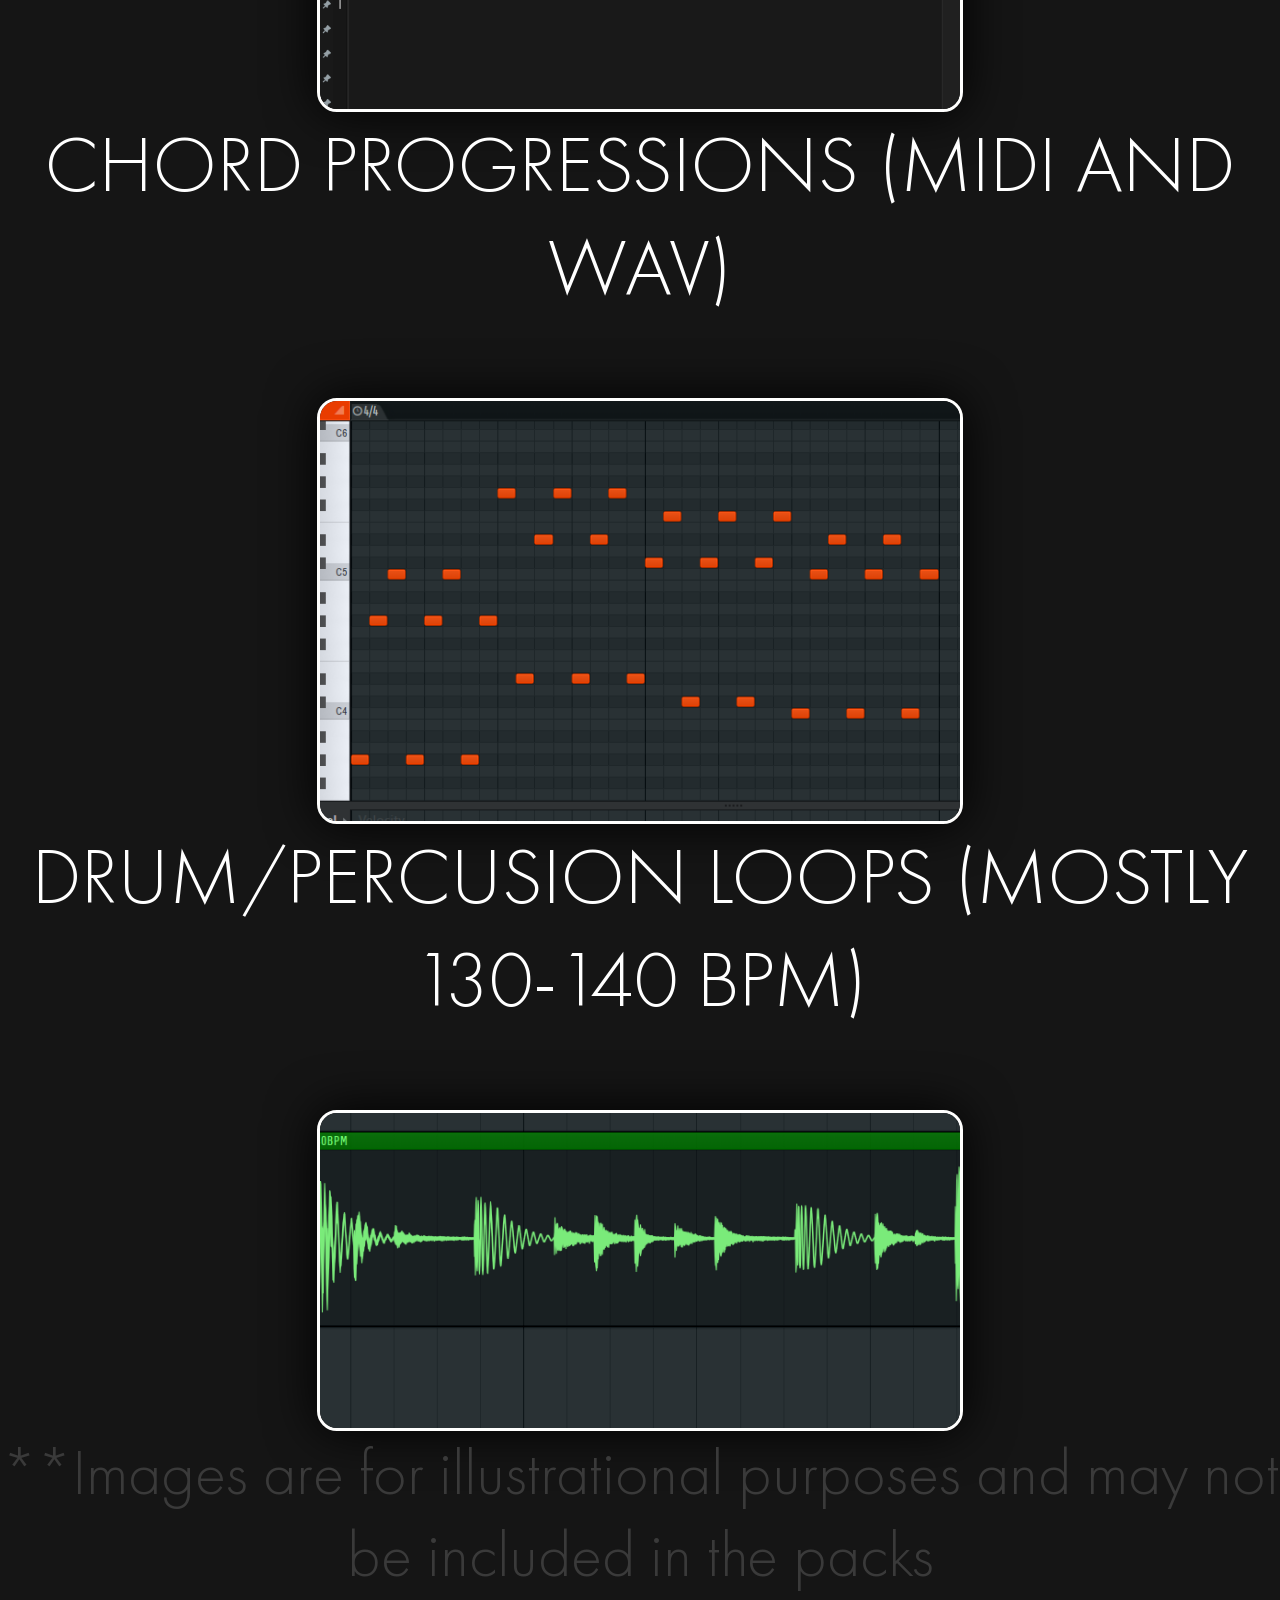
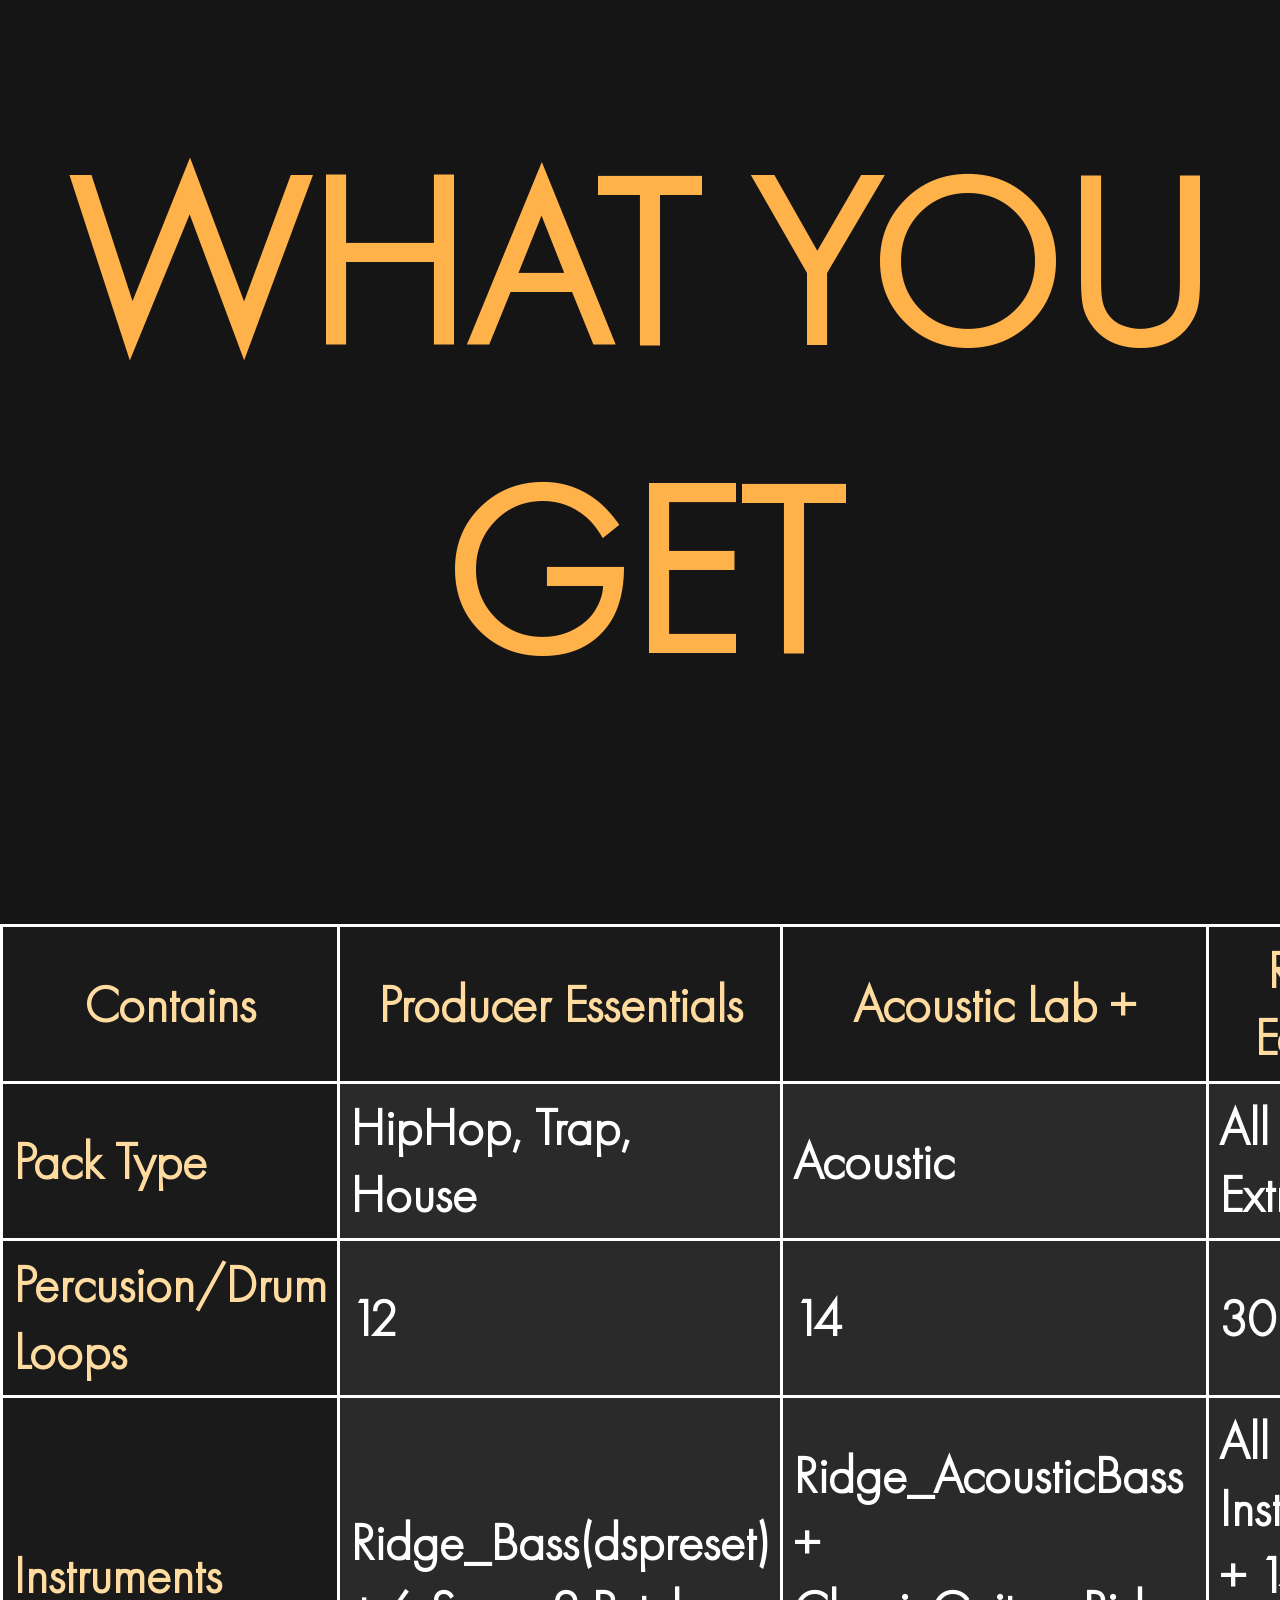
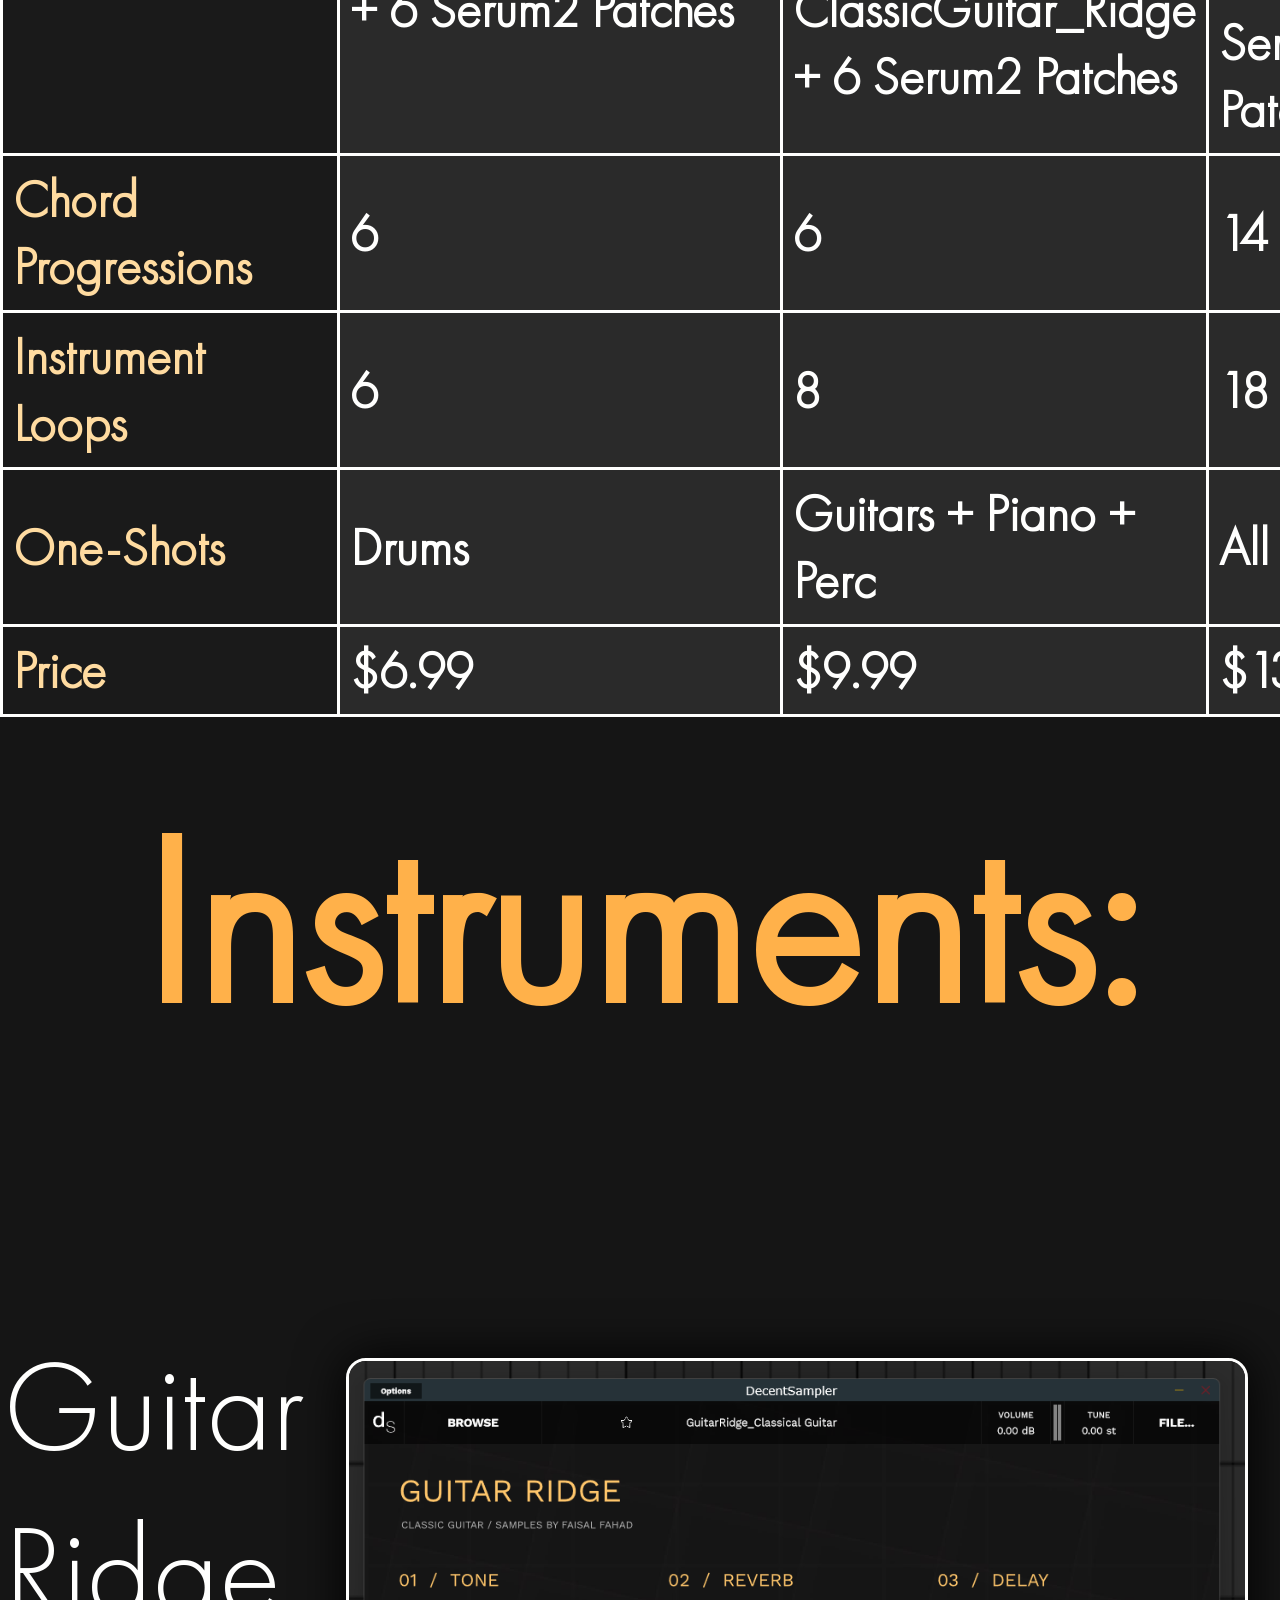
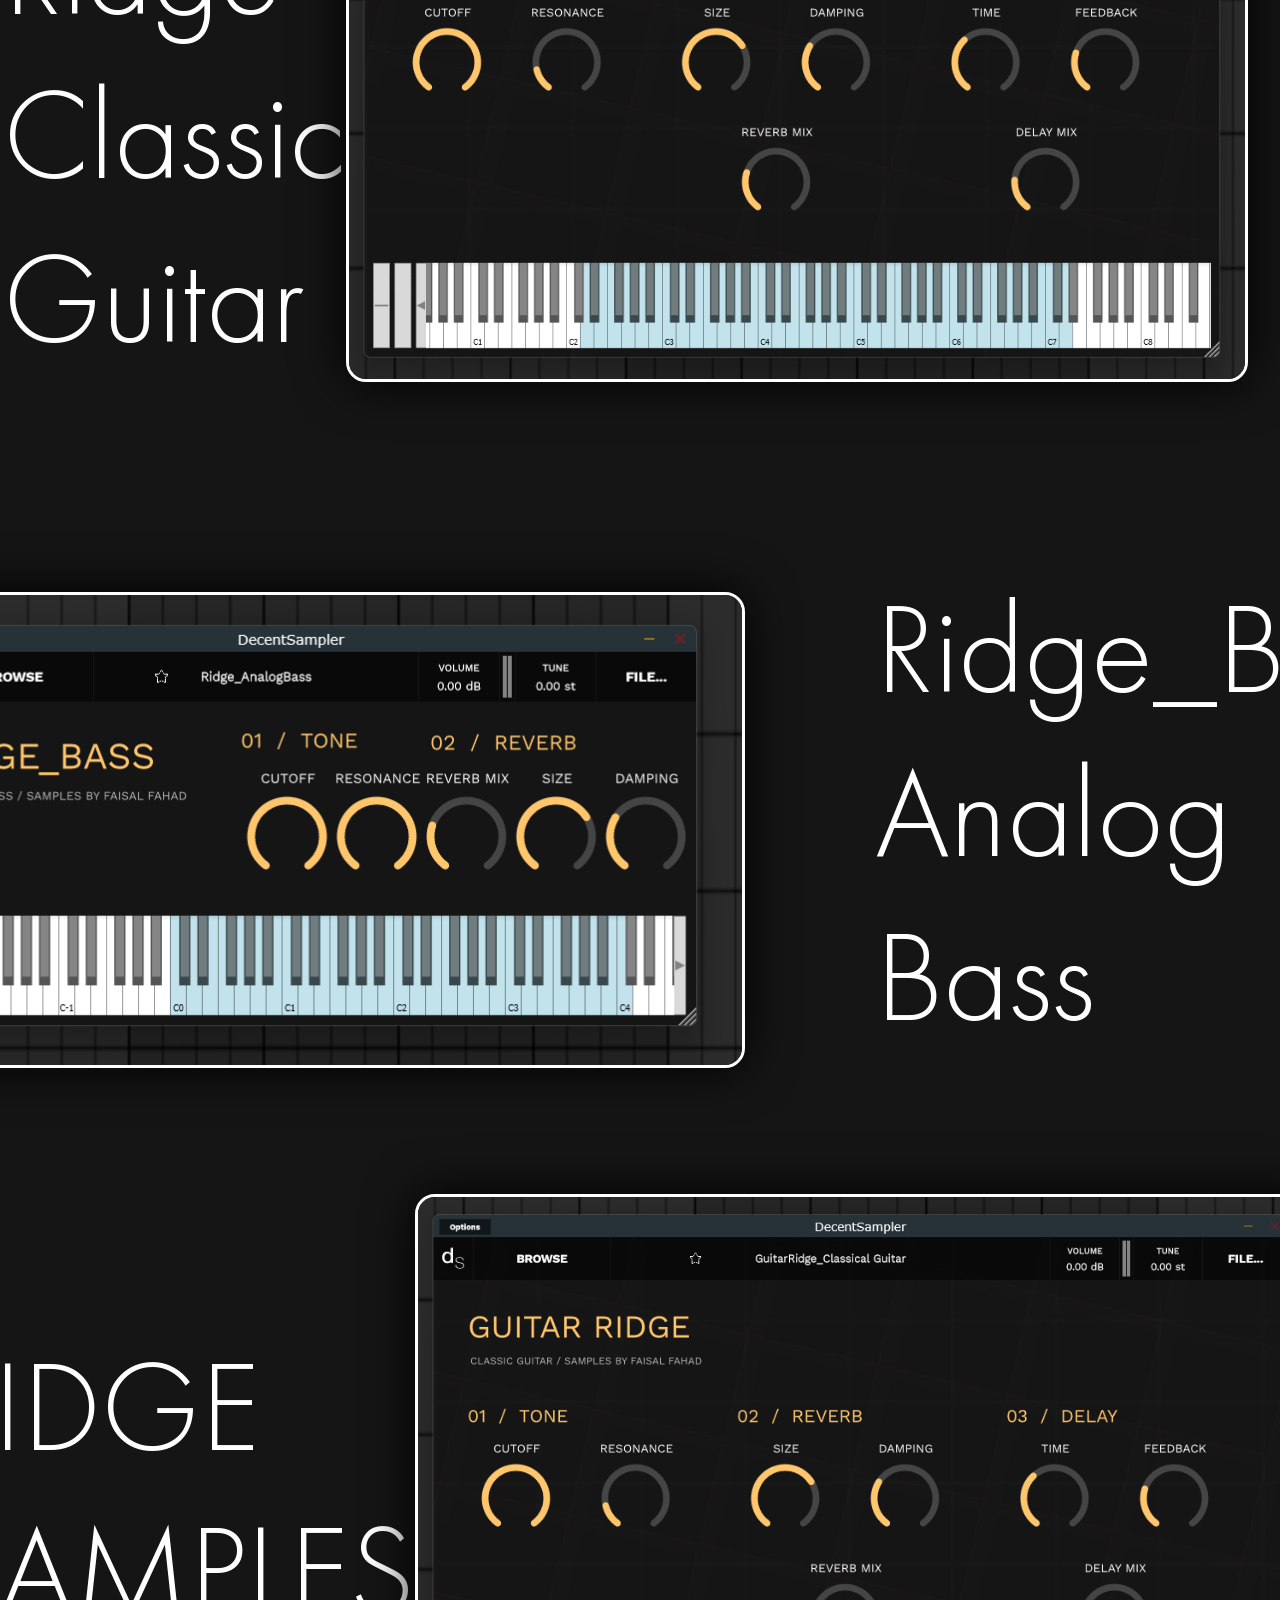
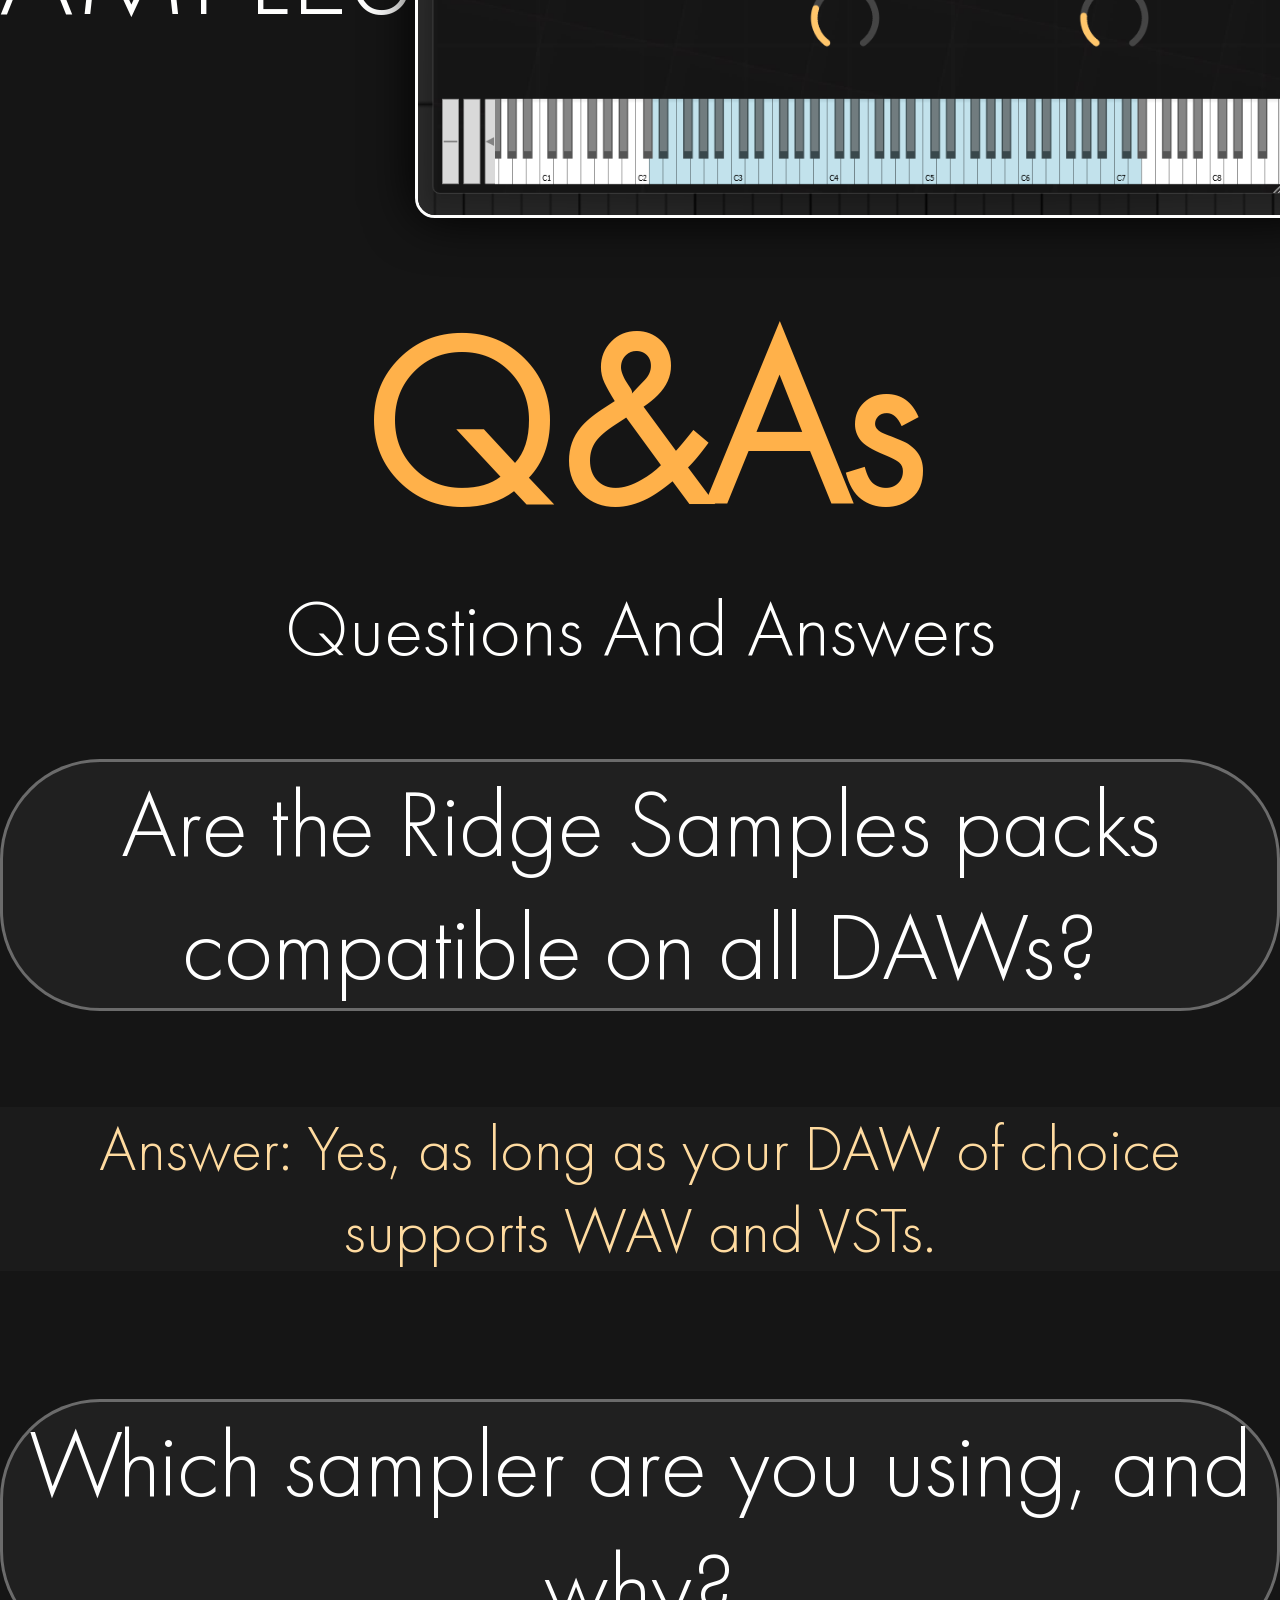
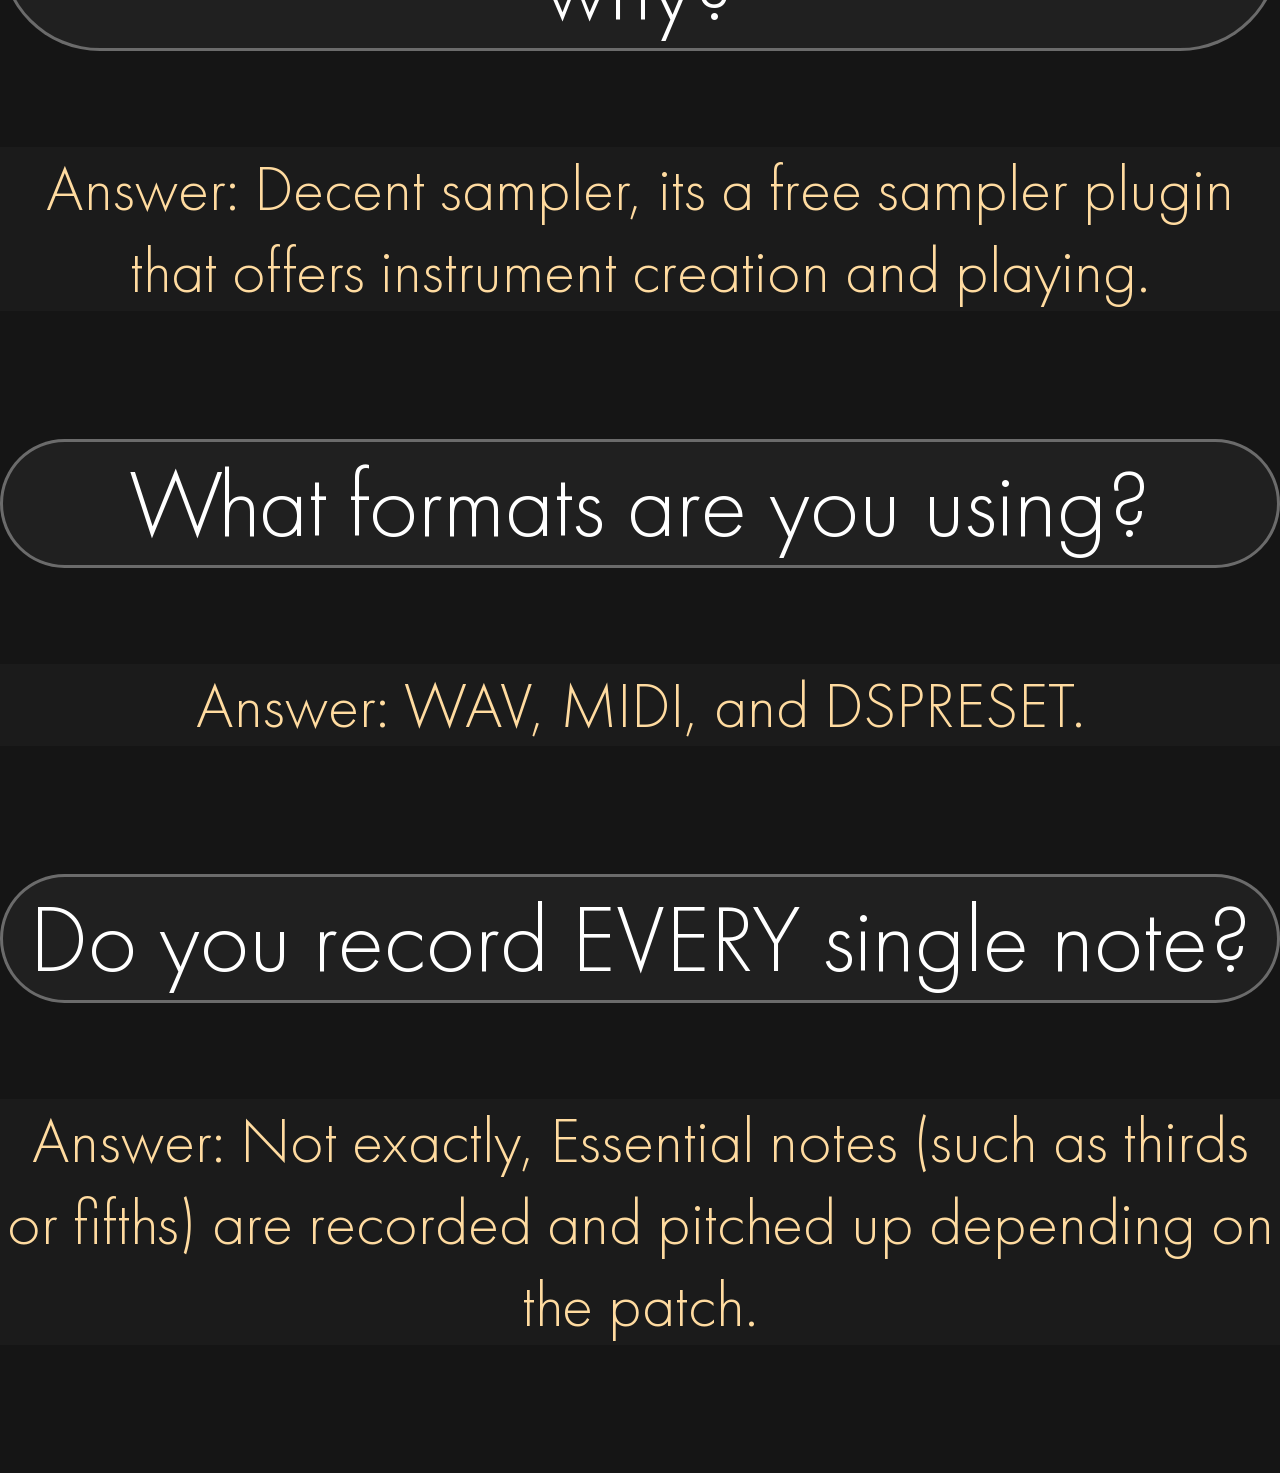
==== commit 49f9887e: "Update index.html" ====
--- a/index.html
+++ b/index.html
@@ -30,7 +30,7 @@
         <p>- AUTHENTIC SAMPLED INSTRUMENTS -</p>
     
 
-/////////////////////
+/**/
 
                 <h2   id="pack">Packages</h2>
                 <p>Include Samples, Loops, Instruments/Patches.</p>
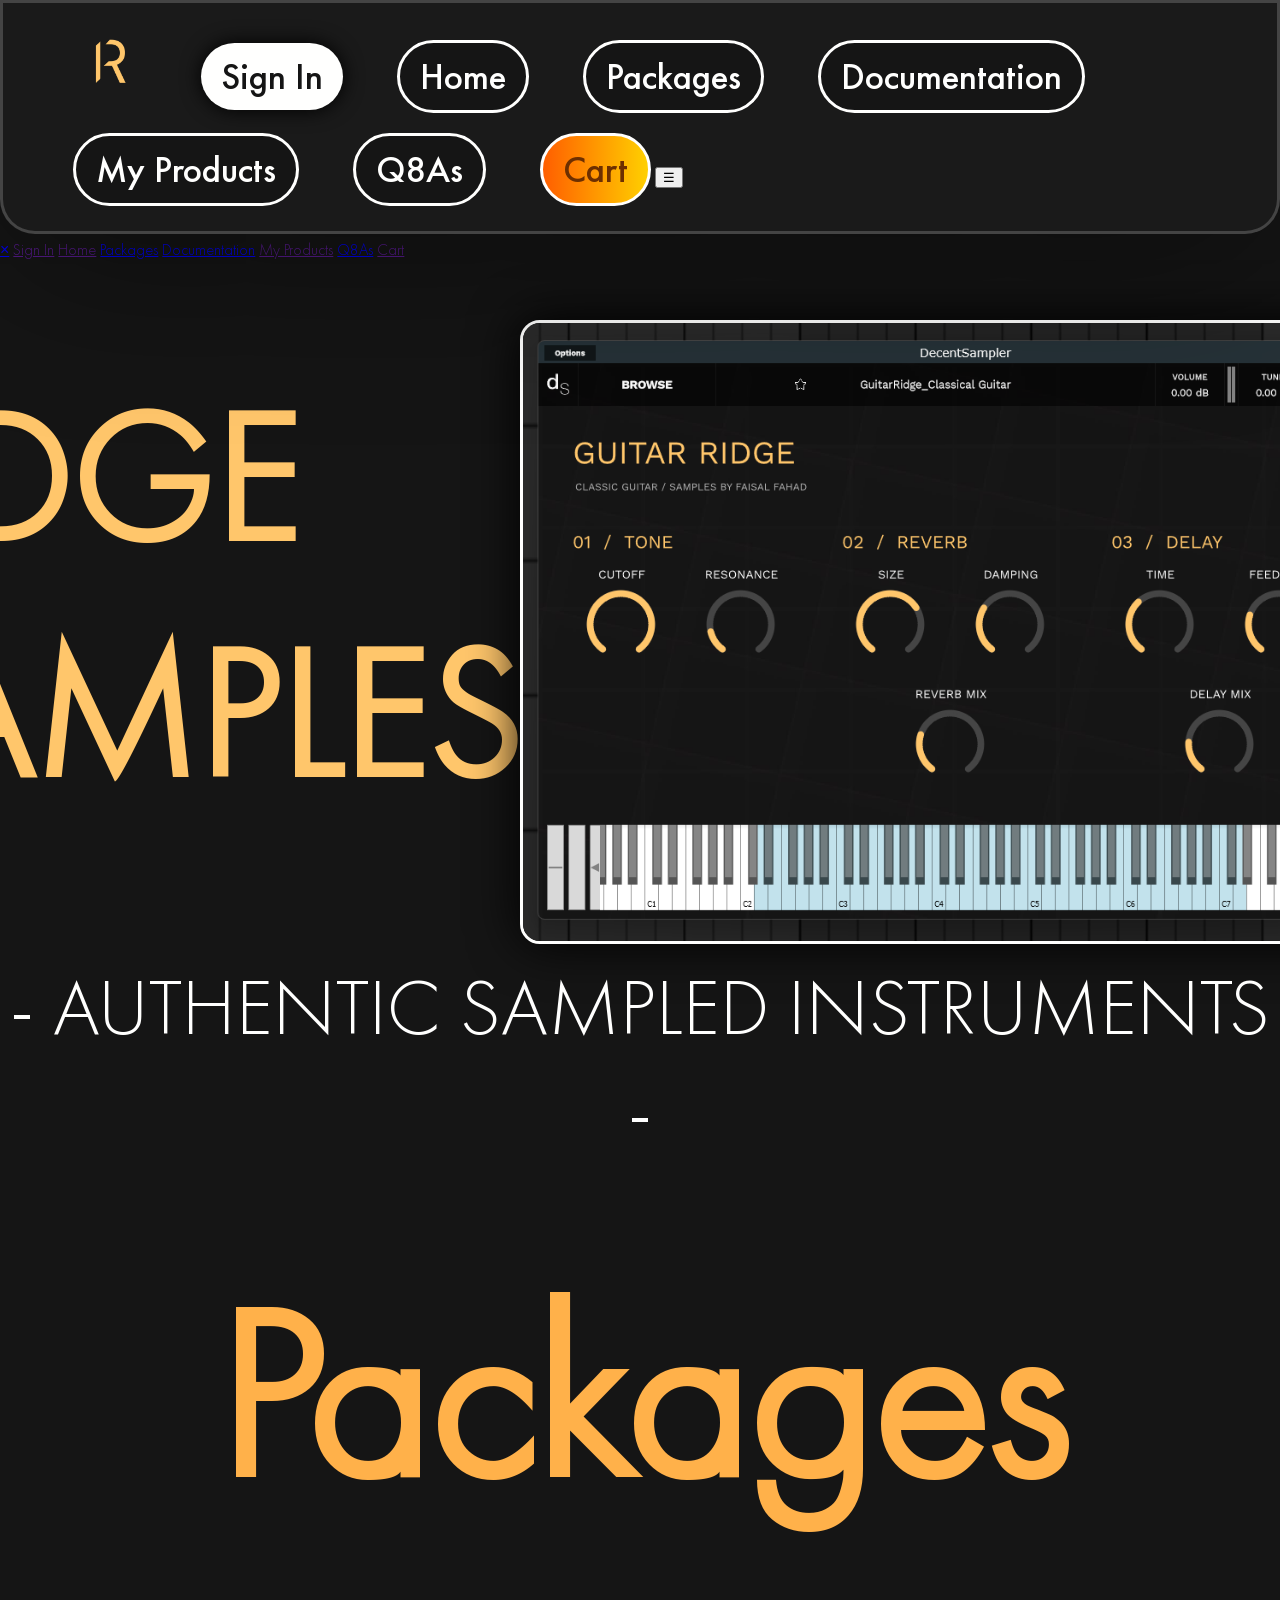
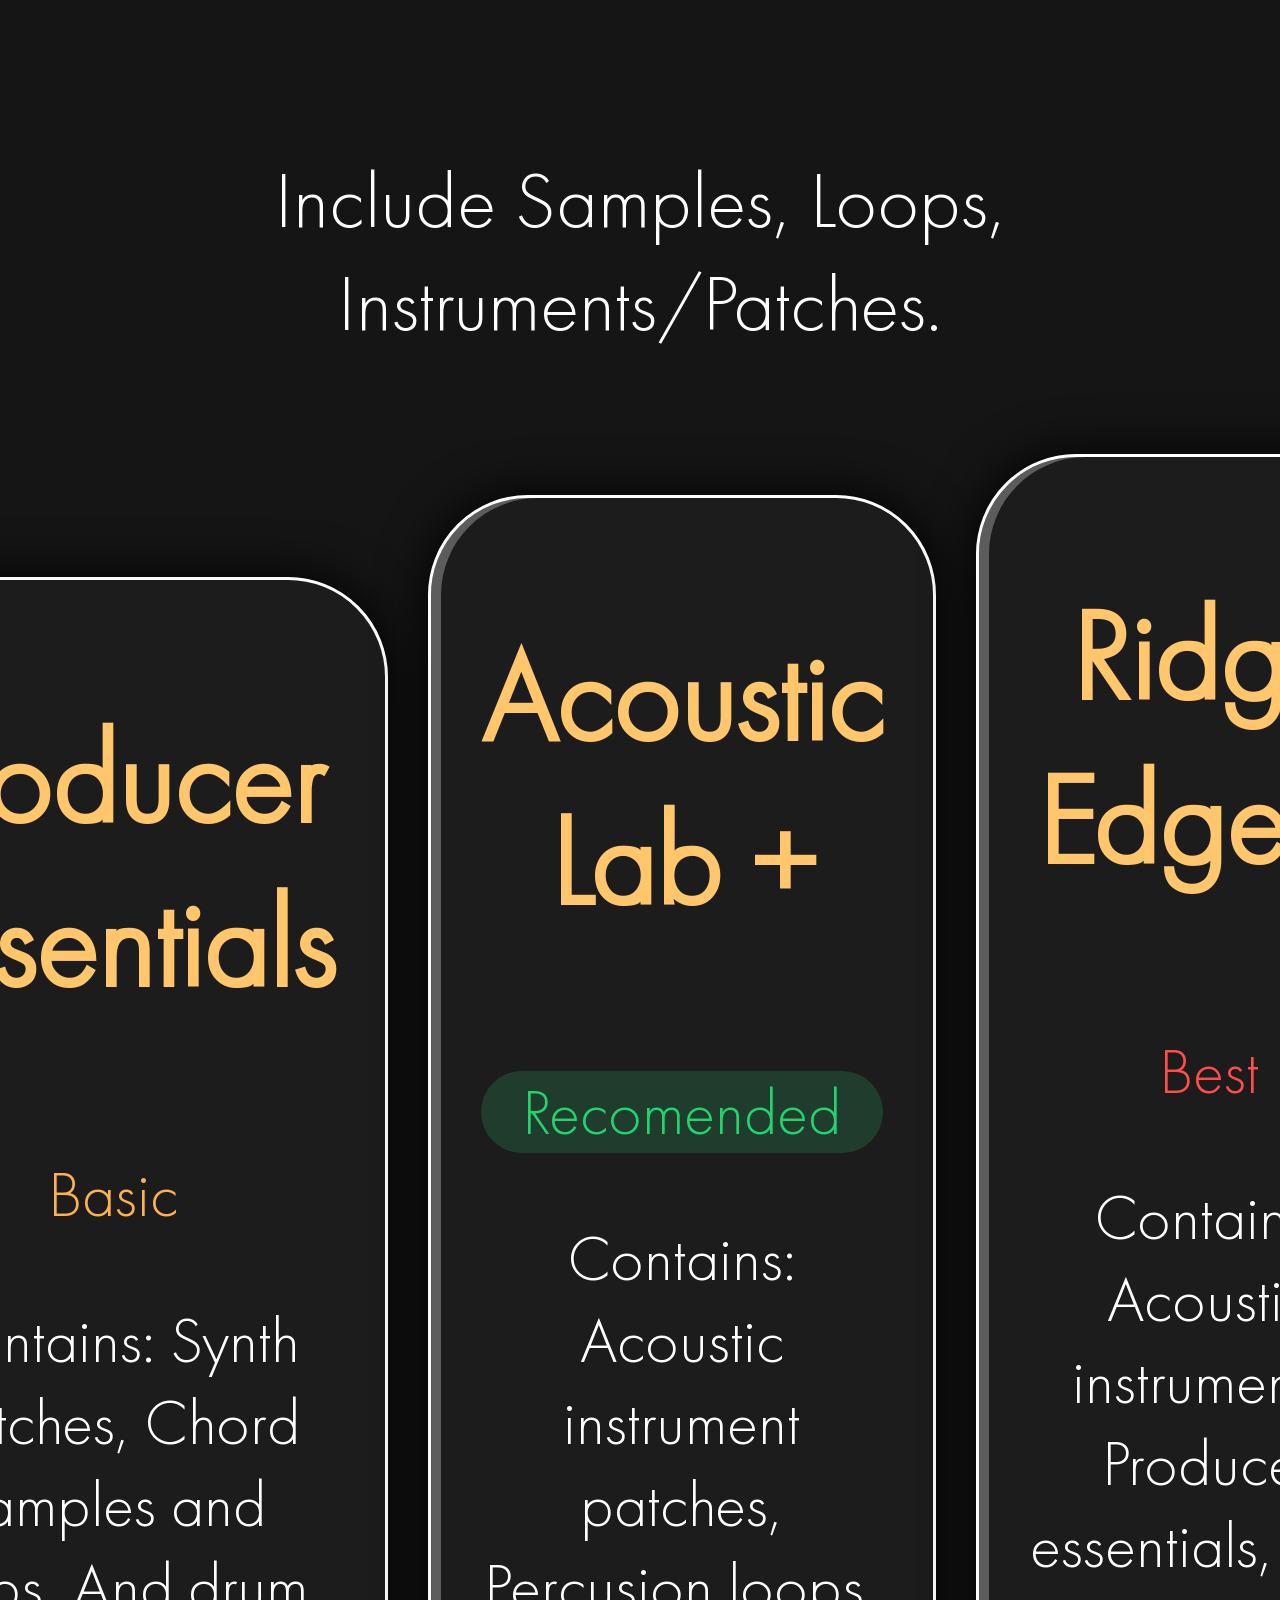
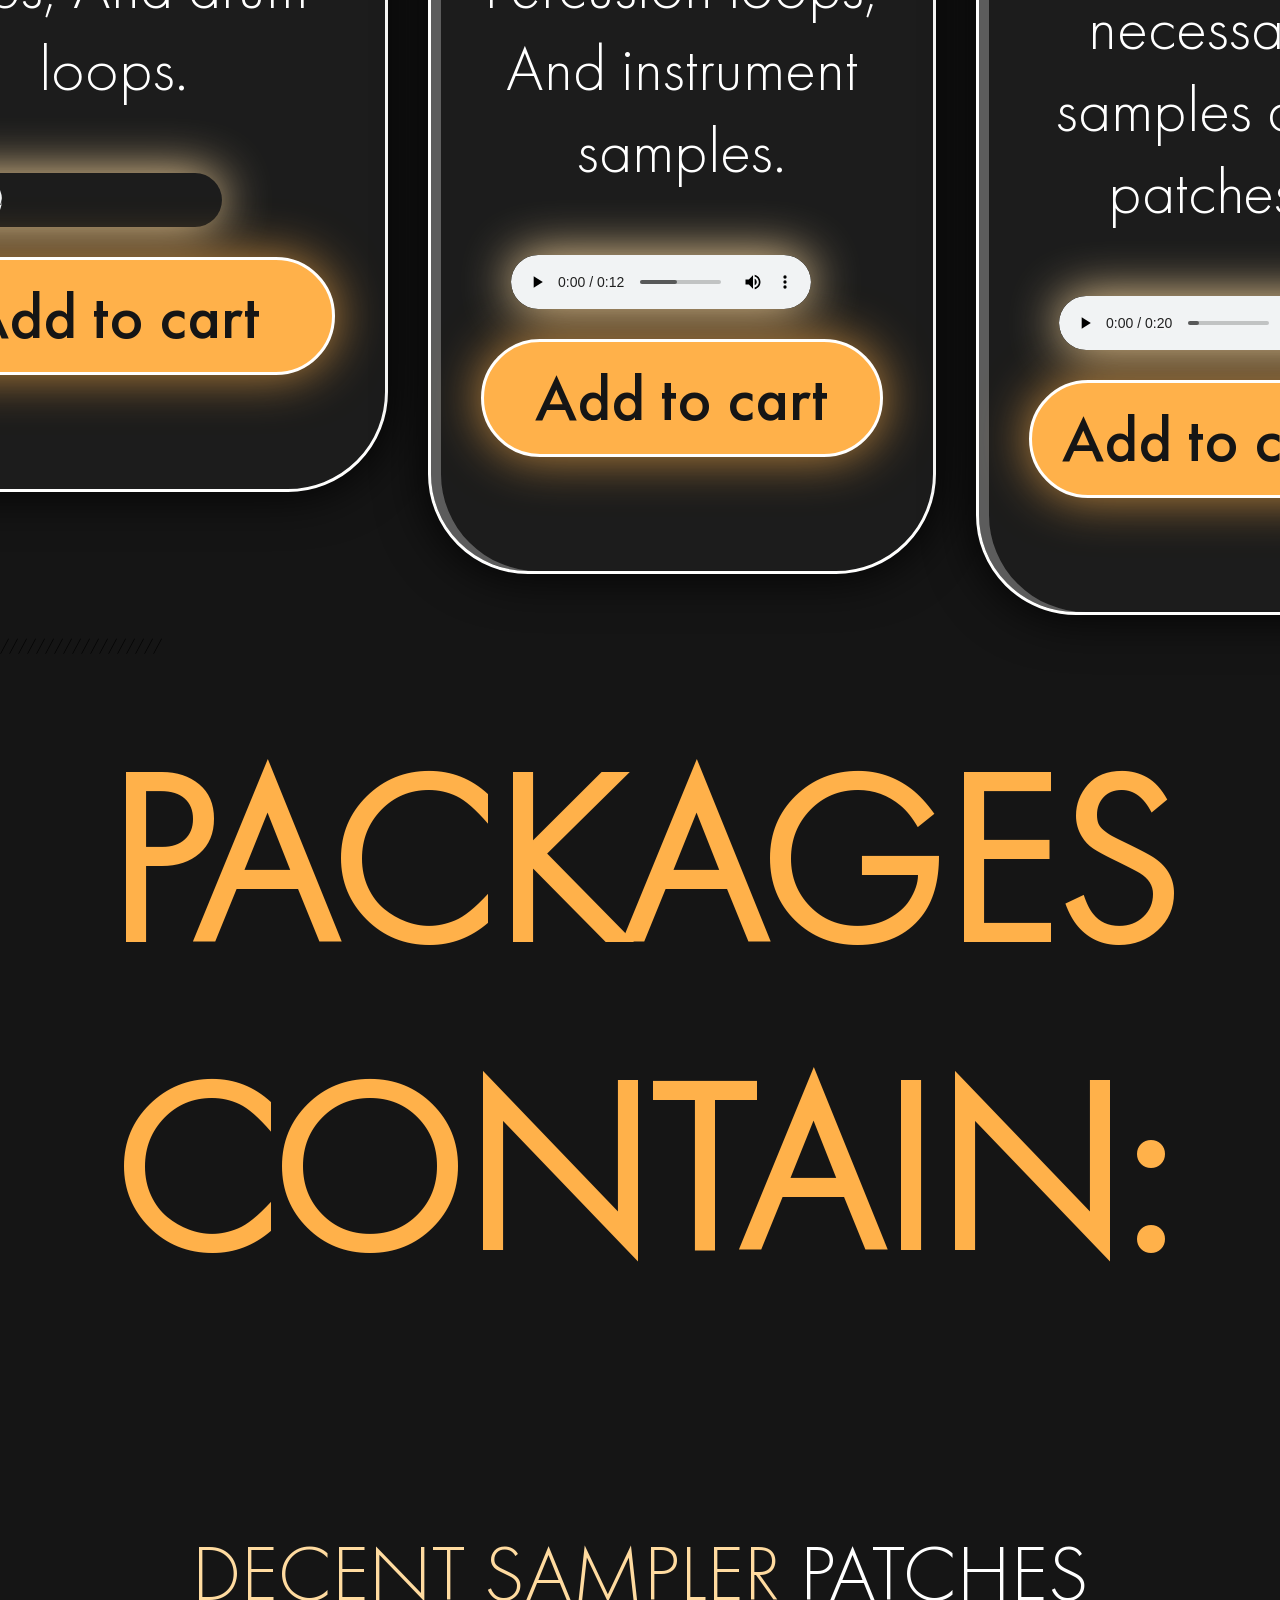
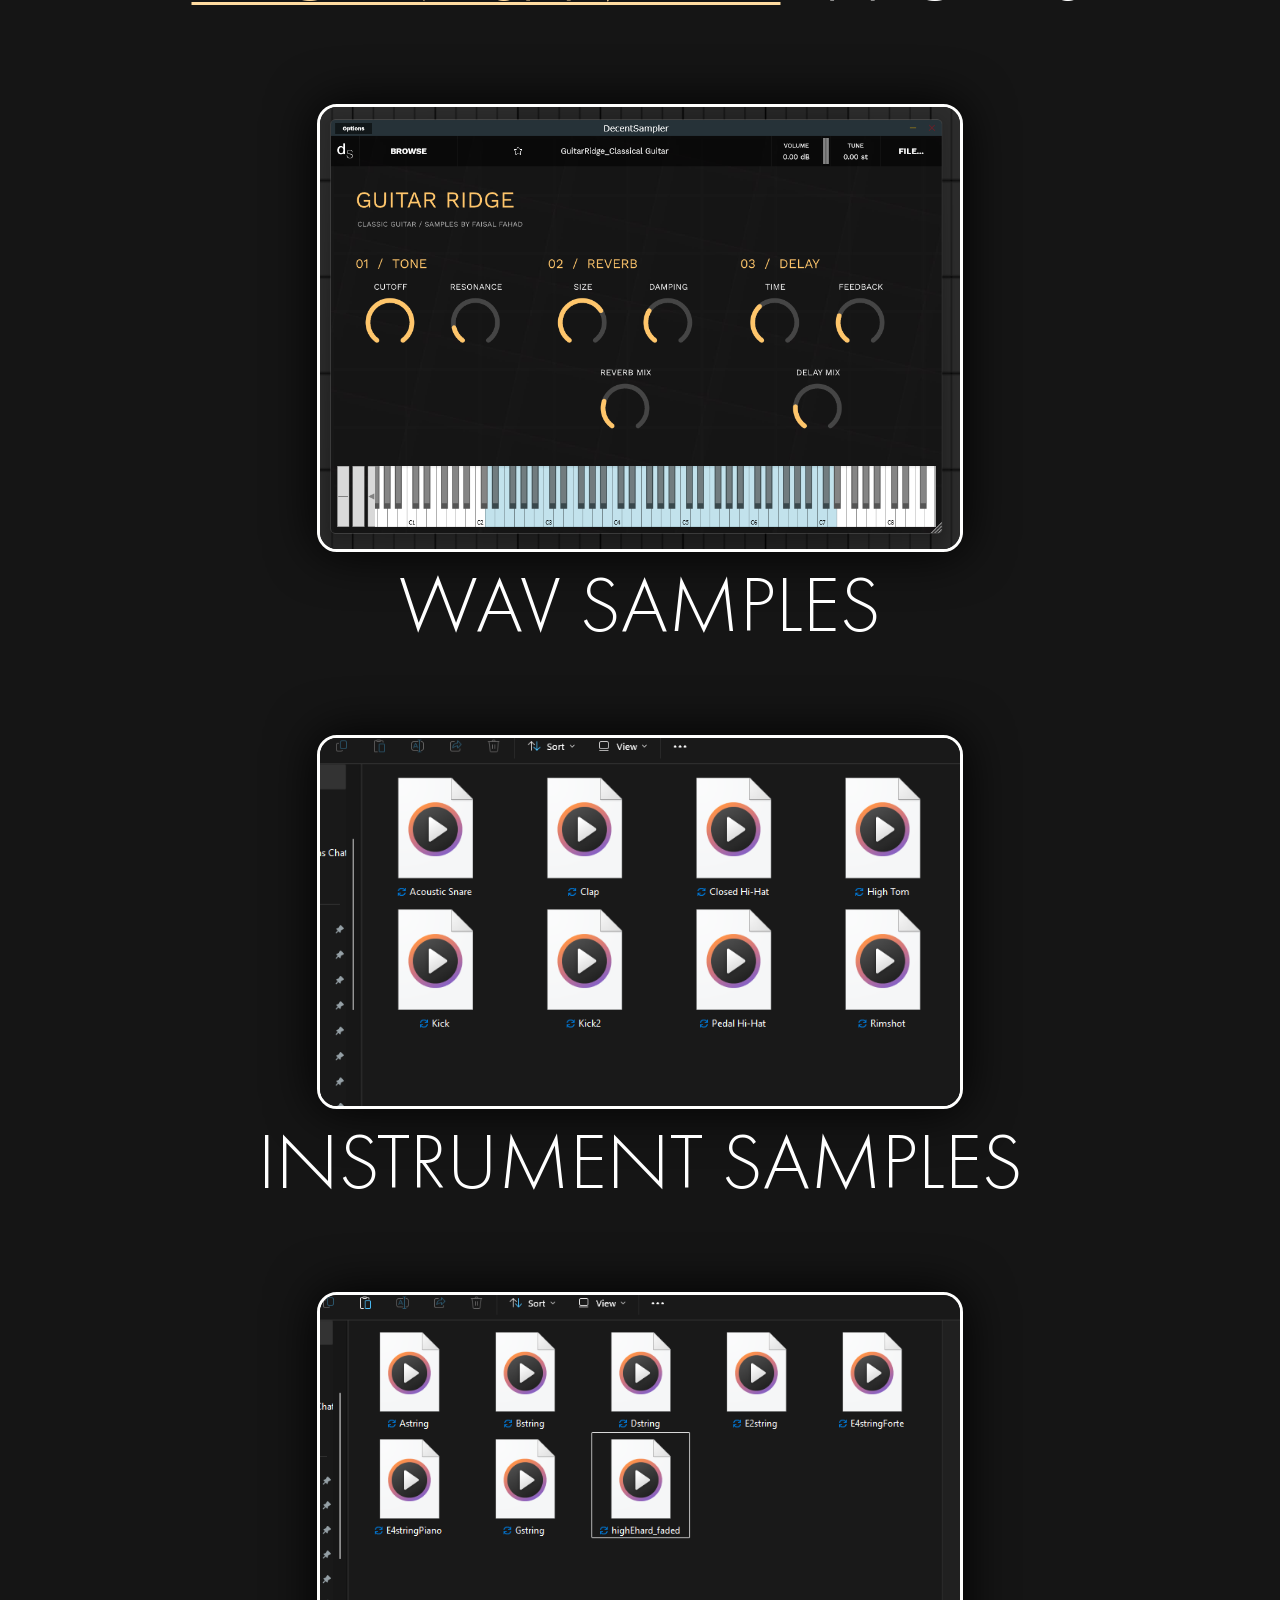
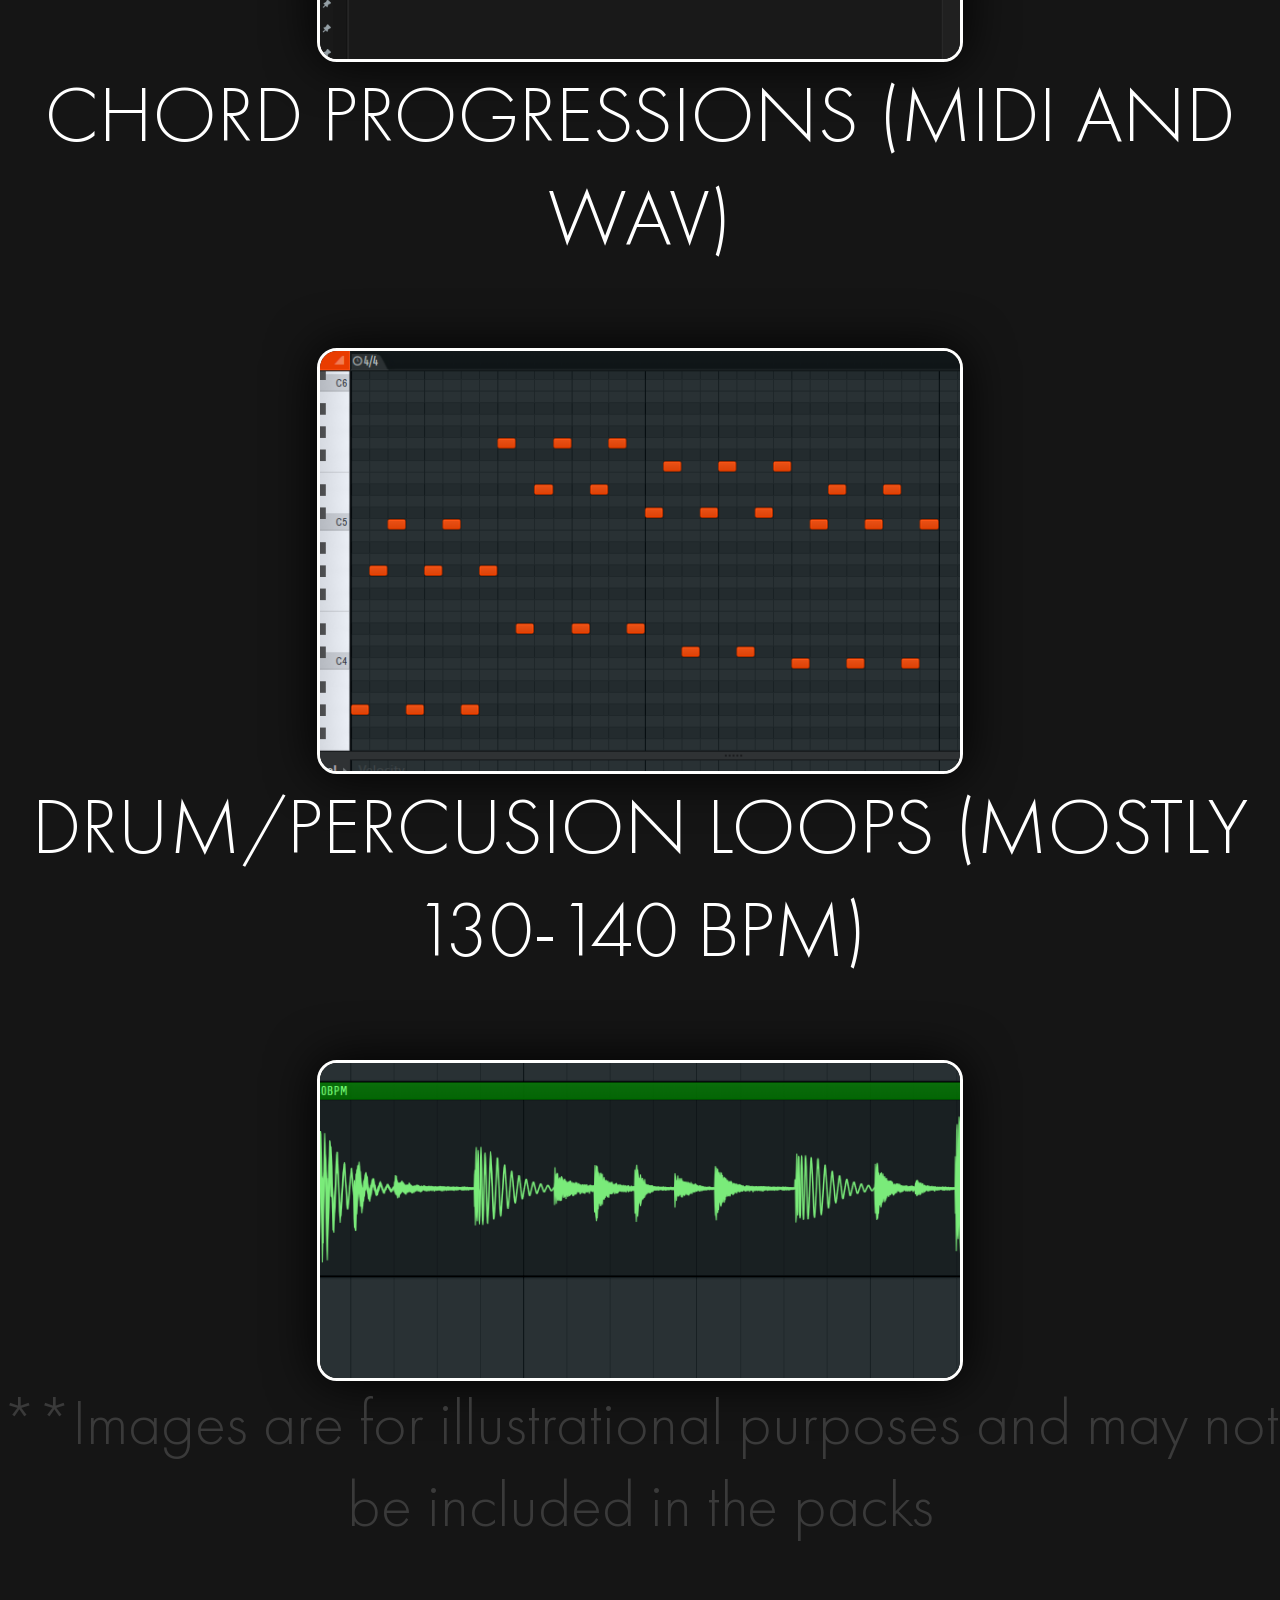
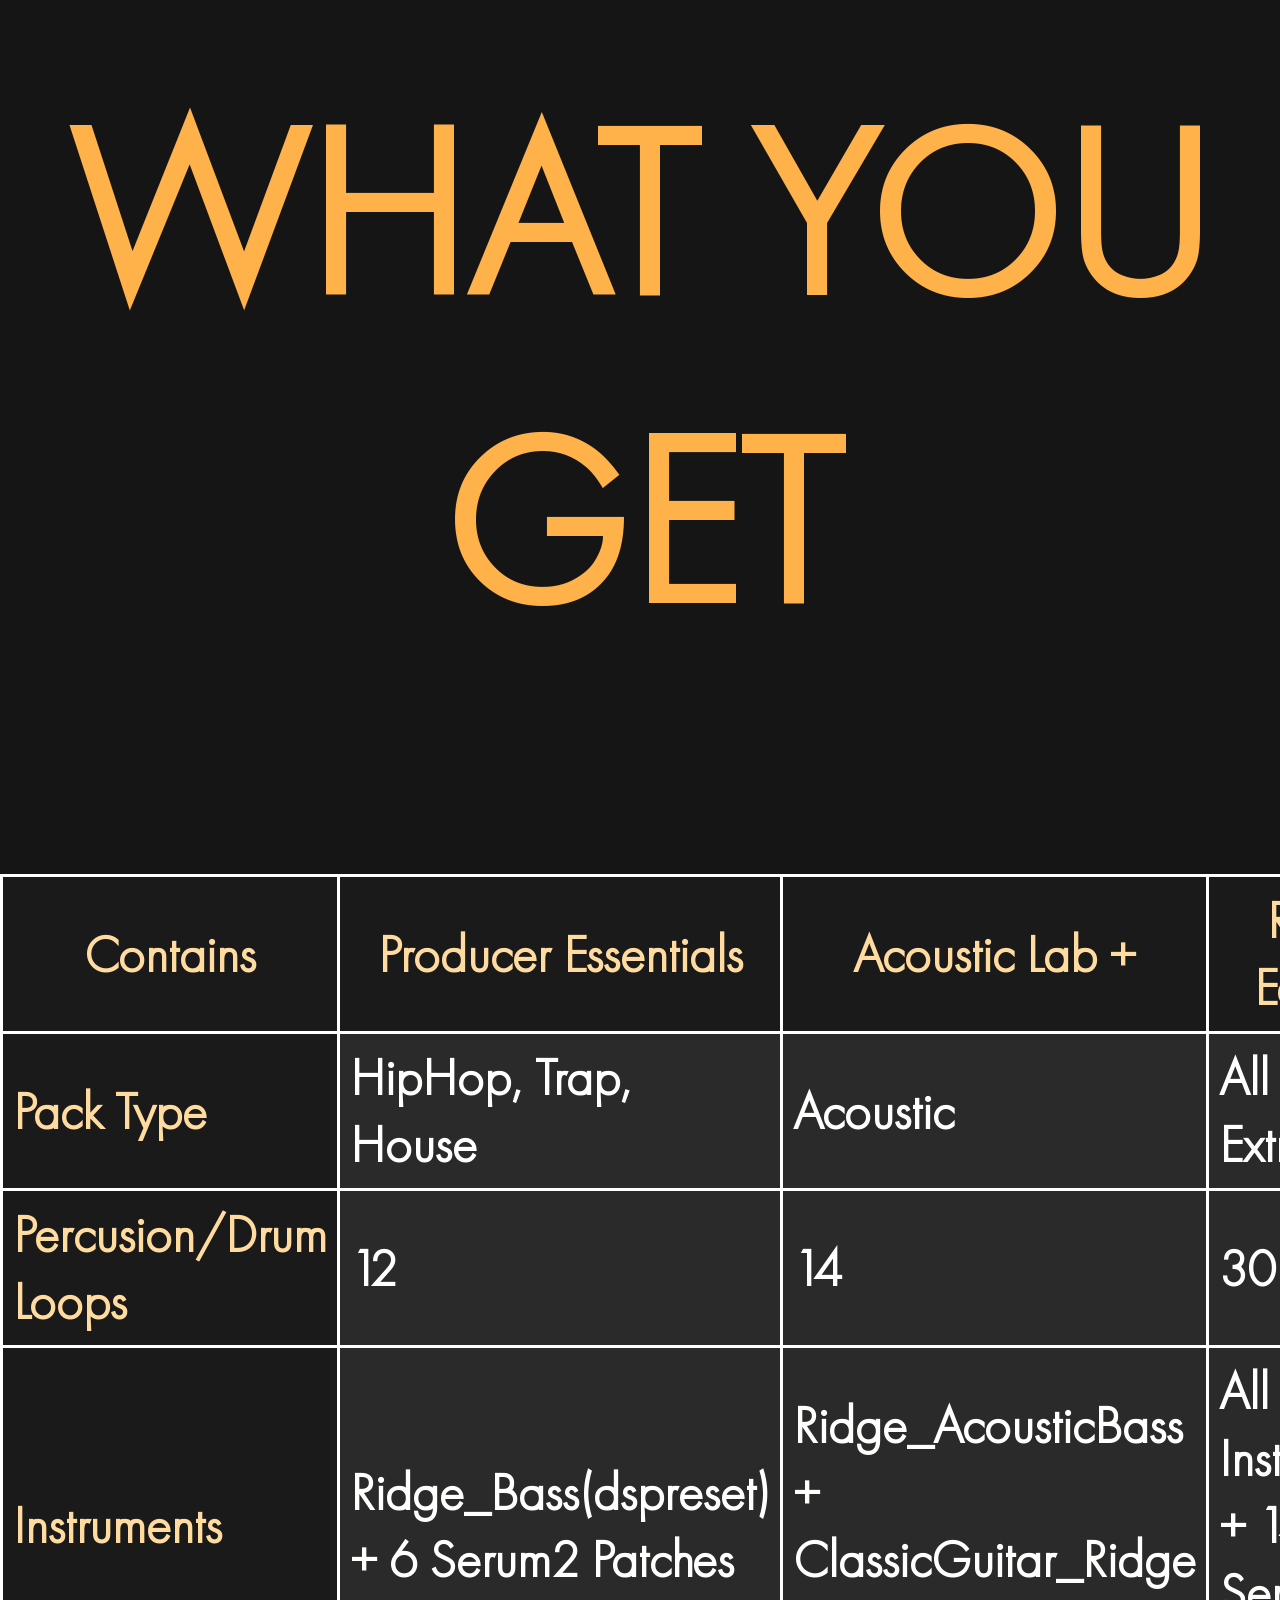
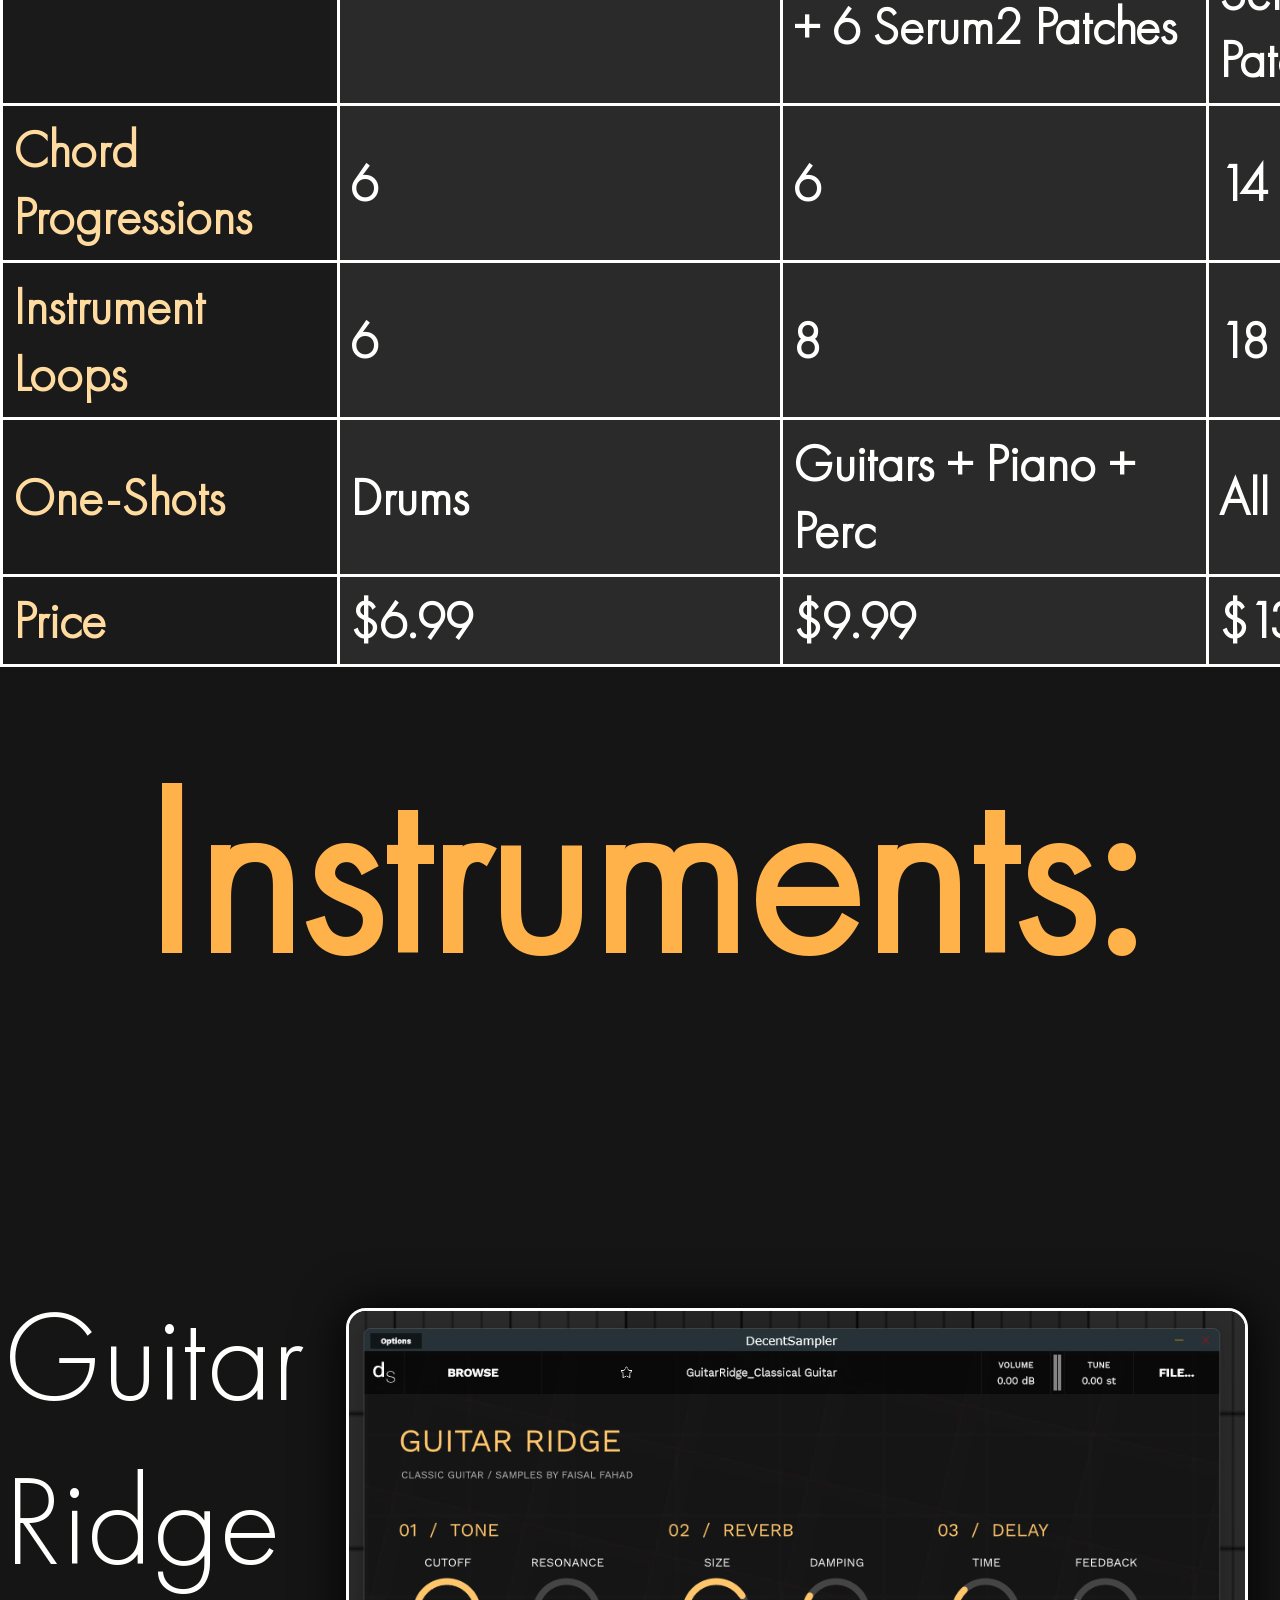
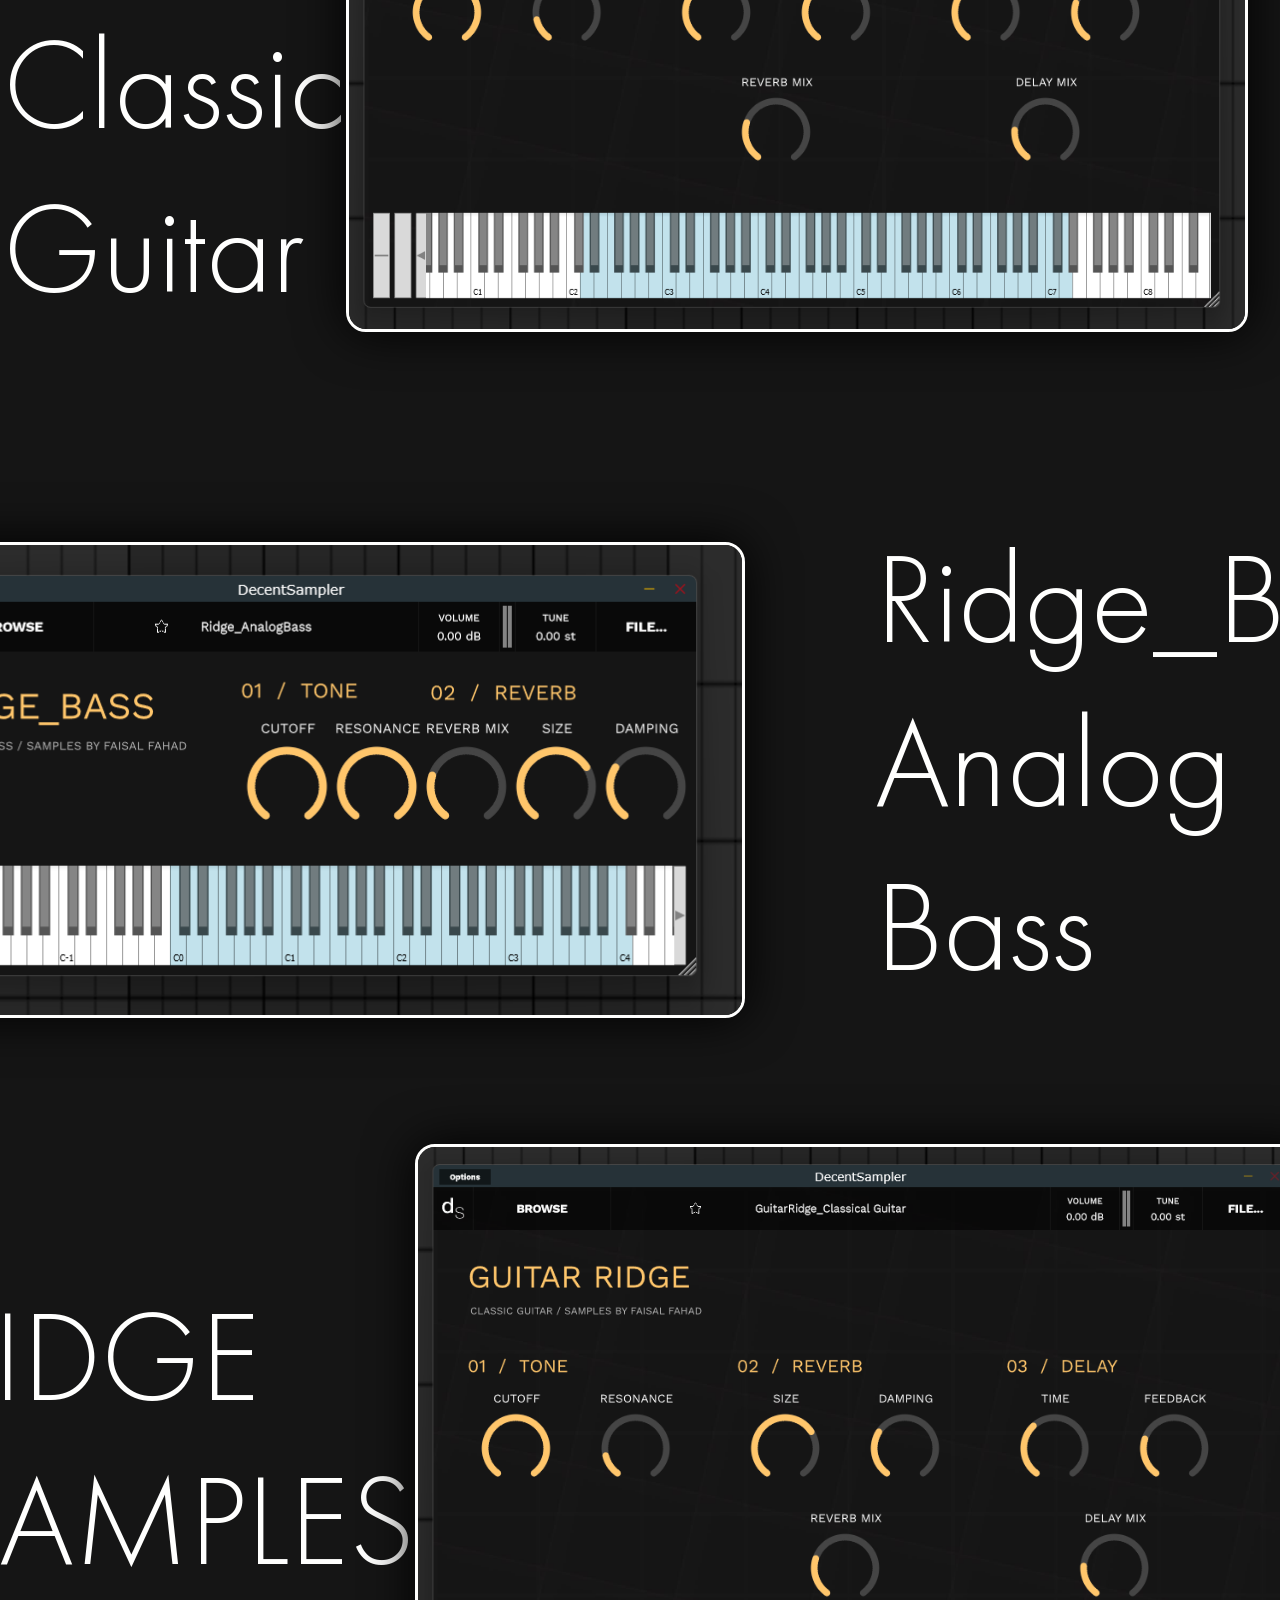
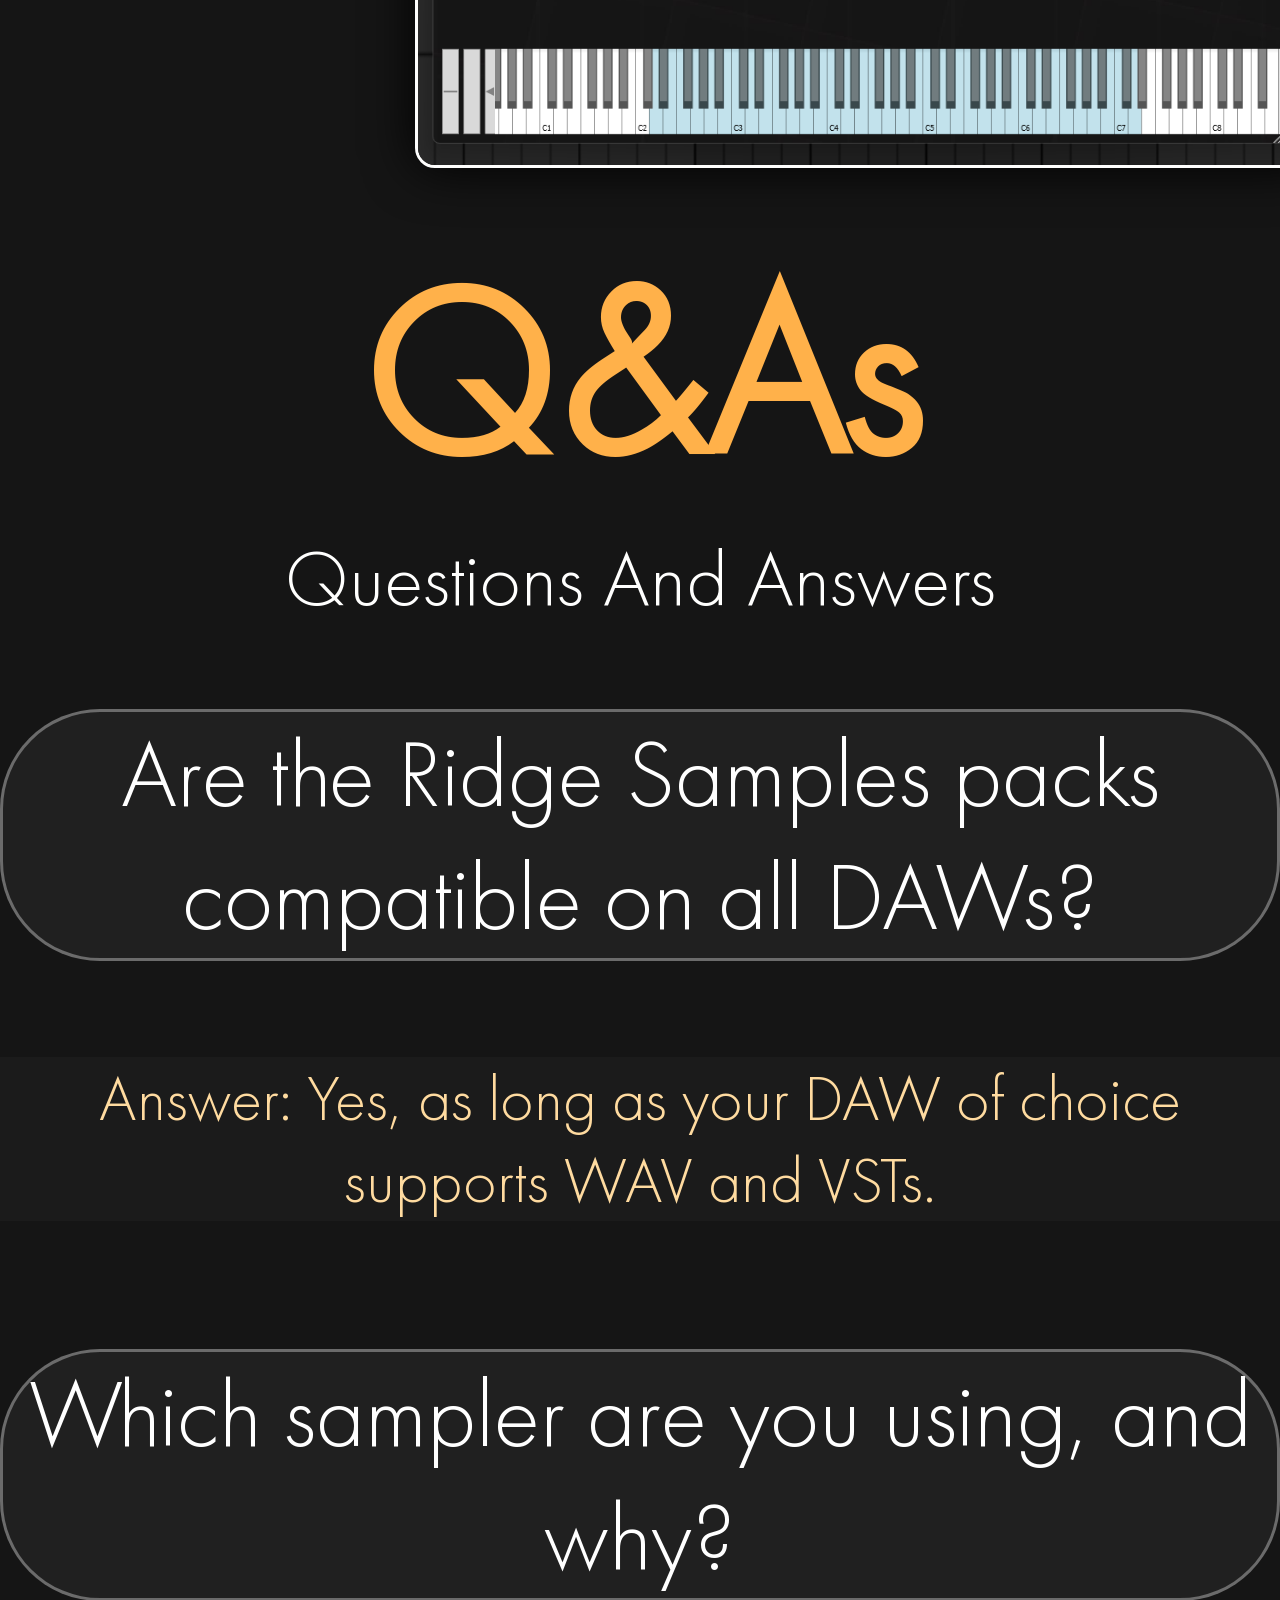
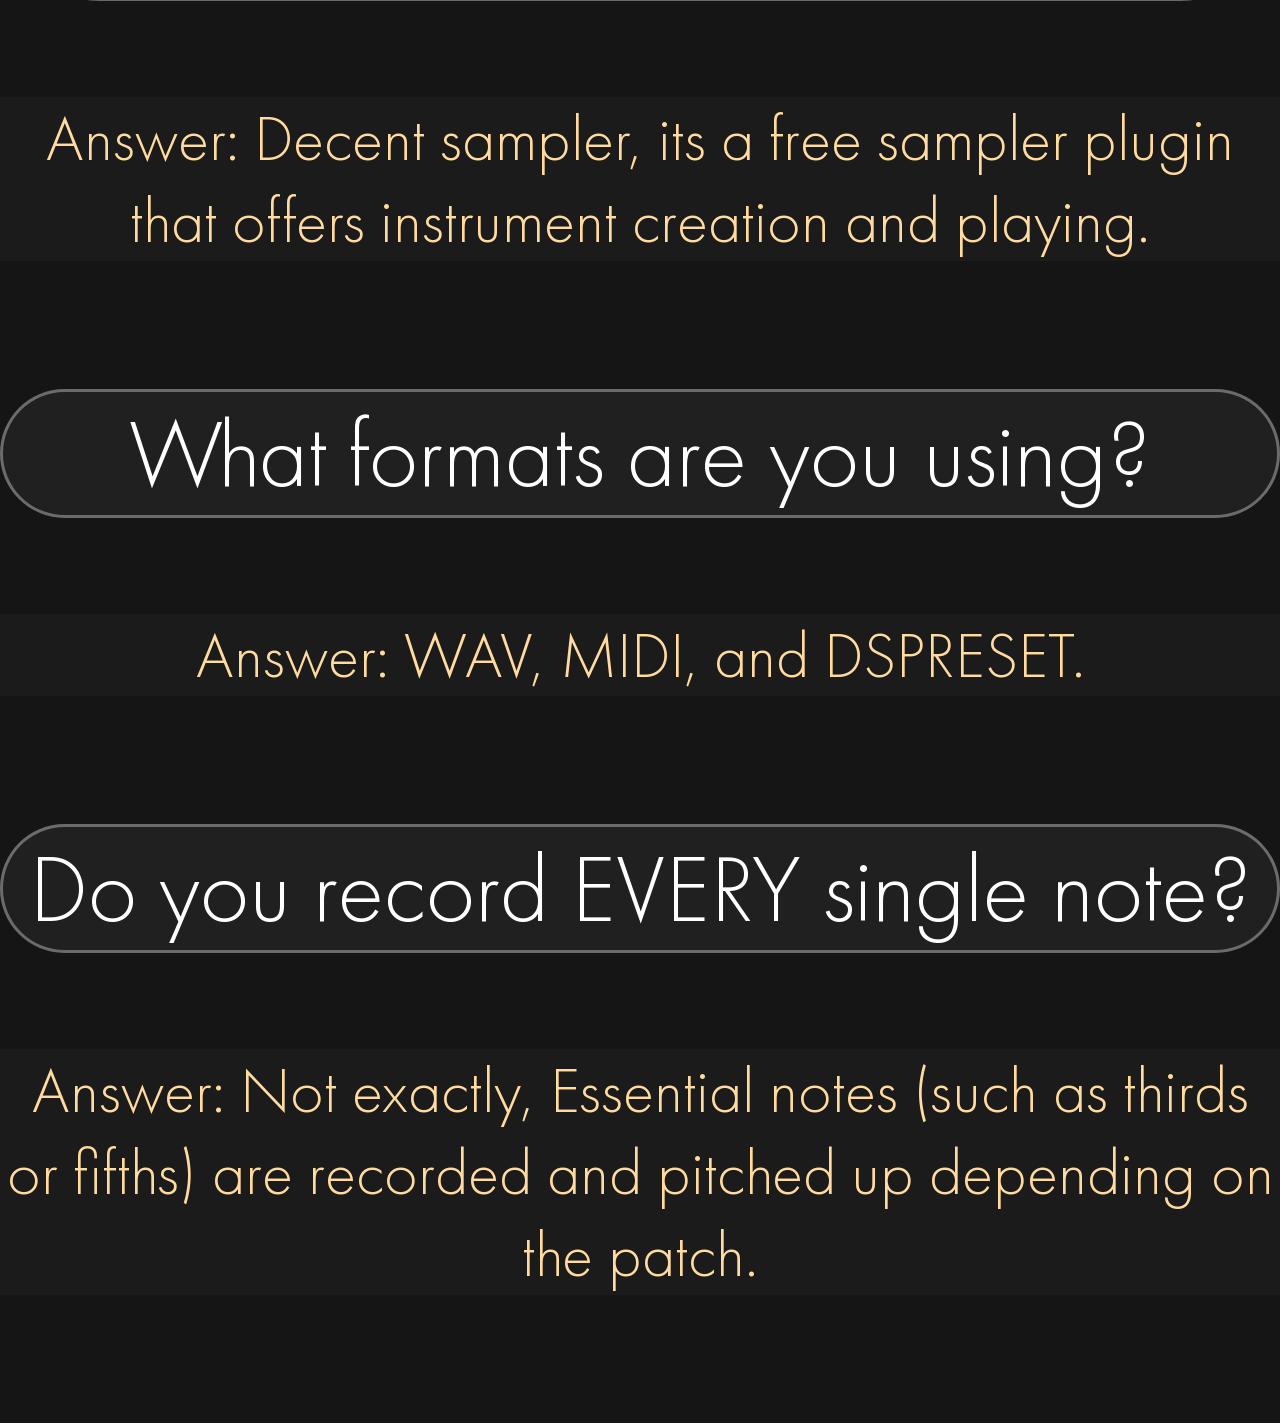
==== commit bd421de8: "Refactor index.html for improved structure and navigation" ====
--- a/index.html
+++ b/index.html
@@ -20,7 +20,22 @@
     <a href=""><button class="navbut">My Products</button></a>
     <a href="#qa"><button class="navbut">Q8As</button></a>
     <a href=""><button class="cart">Cart</button></a>
-    </div>
+
+    <button class="openbtn" onclick="openNav()">&#9776;</button>
+
+    </div>
+
+
+     <aside id="mySidepanel" class="sidepanel">
+        <a href="javascript:void(0)" class="closebtn" onclick="closeNav()">&times;</a>
+        <a href="">Sign In</a>
+        <a href="">Home</a>
+        <a href="#pack">Packages</a>
+        <a href="doc.html">Documentation</a>
+        <a href="">My Products</a>
+        <a href="#qa">Q8As</a>
+        <a href="">Cart</a>
+    </aside>
 
     <div class="ridgehome">
     <h1 id="home">RIDGE SAMPLES </h1>
@@ -28,9 +43,6 @@
 </div>
 
         <p>- AUTHENTIC SAMPLED INSTRUMENTS -</p>
-    
-
-/**/
 
                 <h2   id="pack">Packages</h2>
                 <p>Include Samples, Loops, Instruments/Patches.</p>
@@ -174,5 +186,21 @@
 
         <p class="question">Do you record EVERY single note?</p>
         <p class="answer">Answer: Not exactly, Essential notes (such as thirds or fifths) are recorded and pitched up depending on the patch.</p>
-</body>
-</html>+
+
+
+
+  <script>
+    function openNav() {
+      document.getElementById("mySidepanel").style.width = "250px";
+    }
+    function closeNav() {
+      document.getElementById("mySidepanel").style.width = "0";
+    }
+  </script>
+
+
+
+
+      </body>
+</html>
